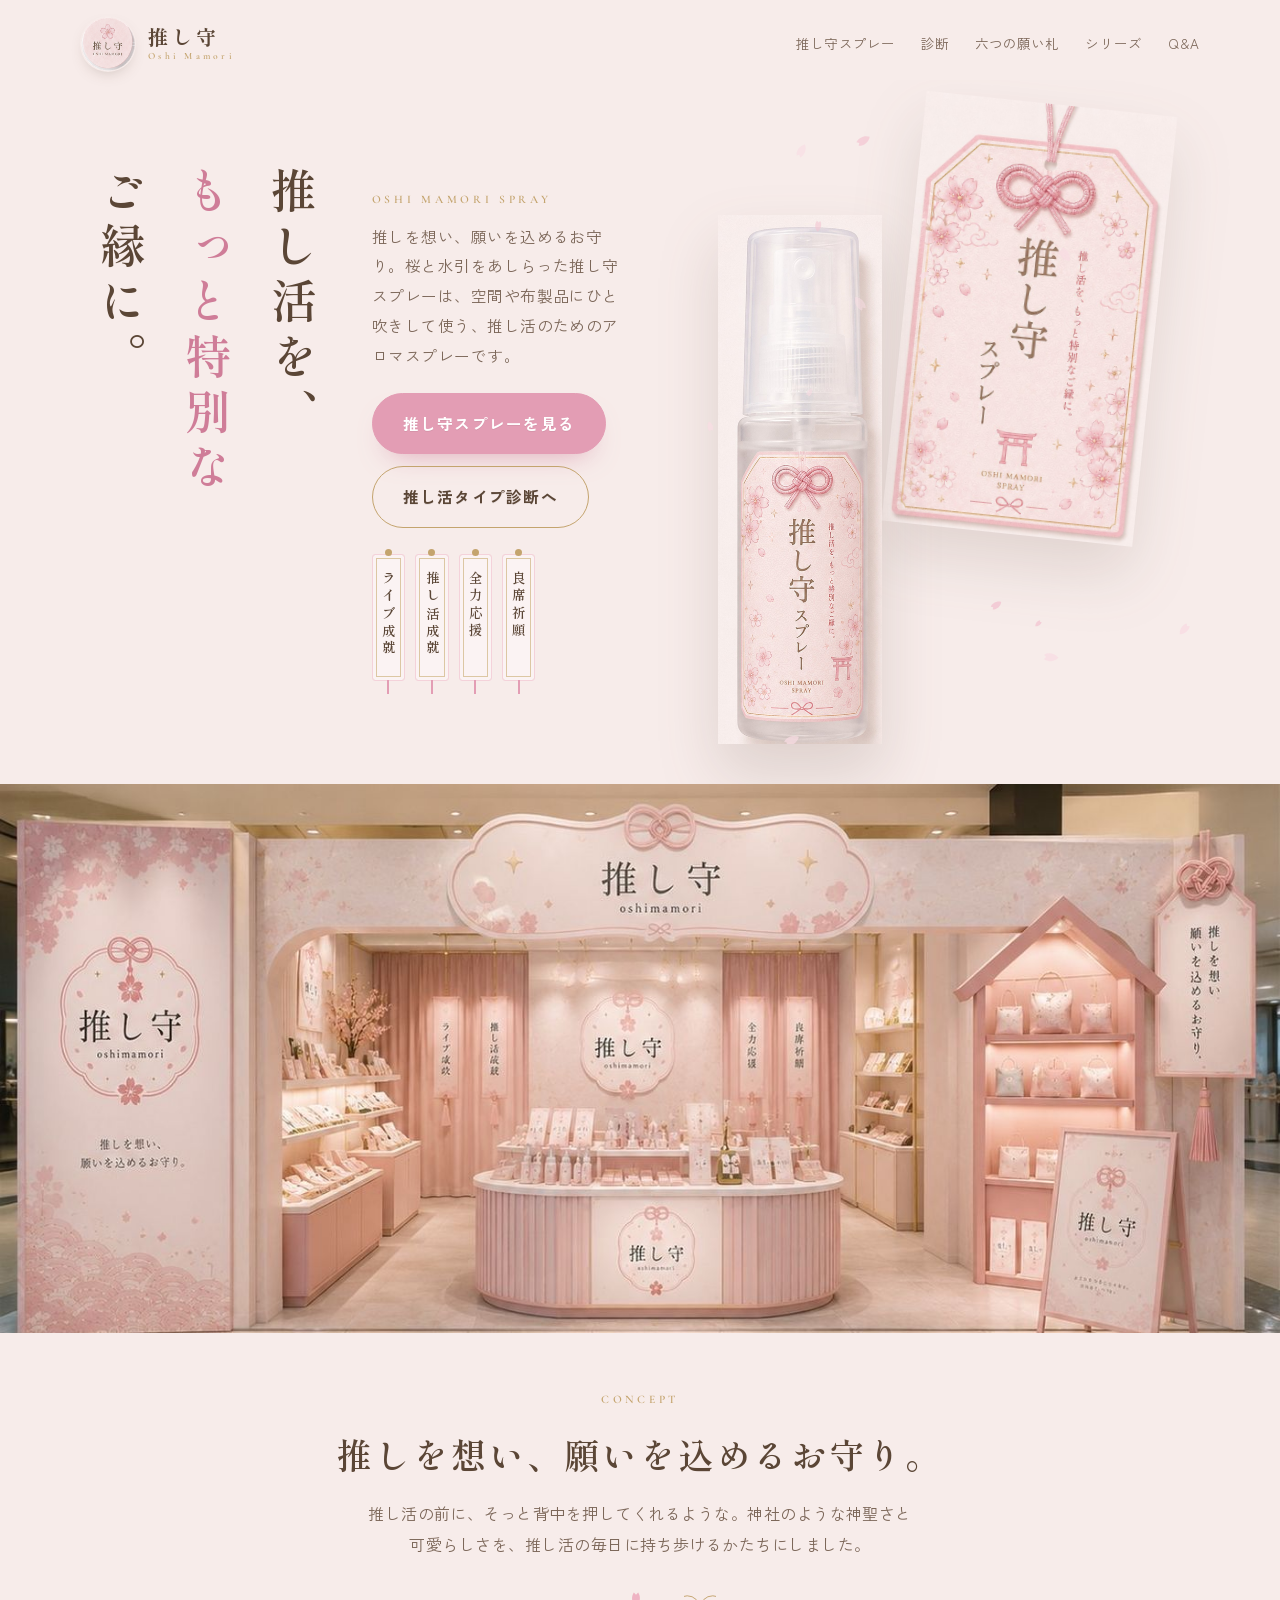
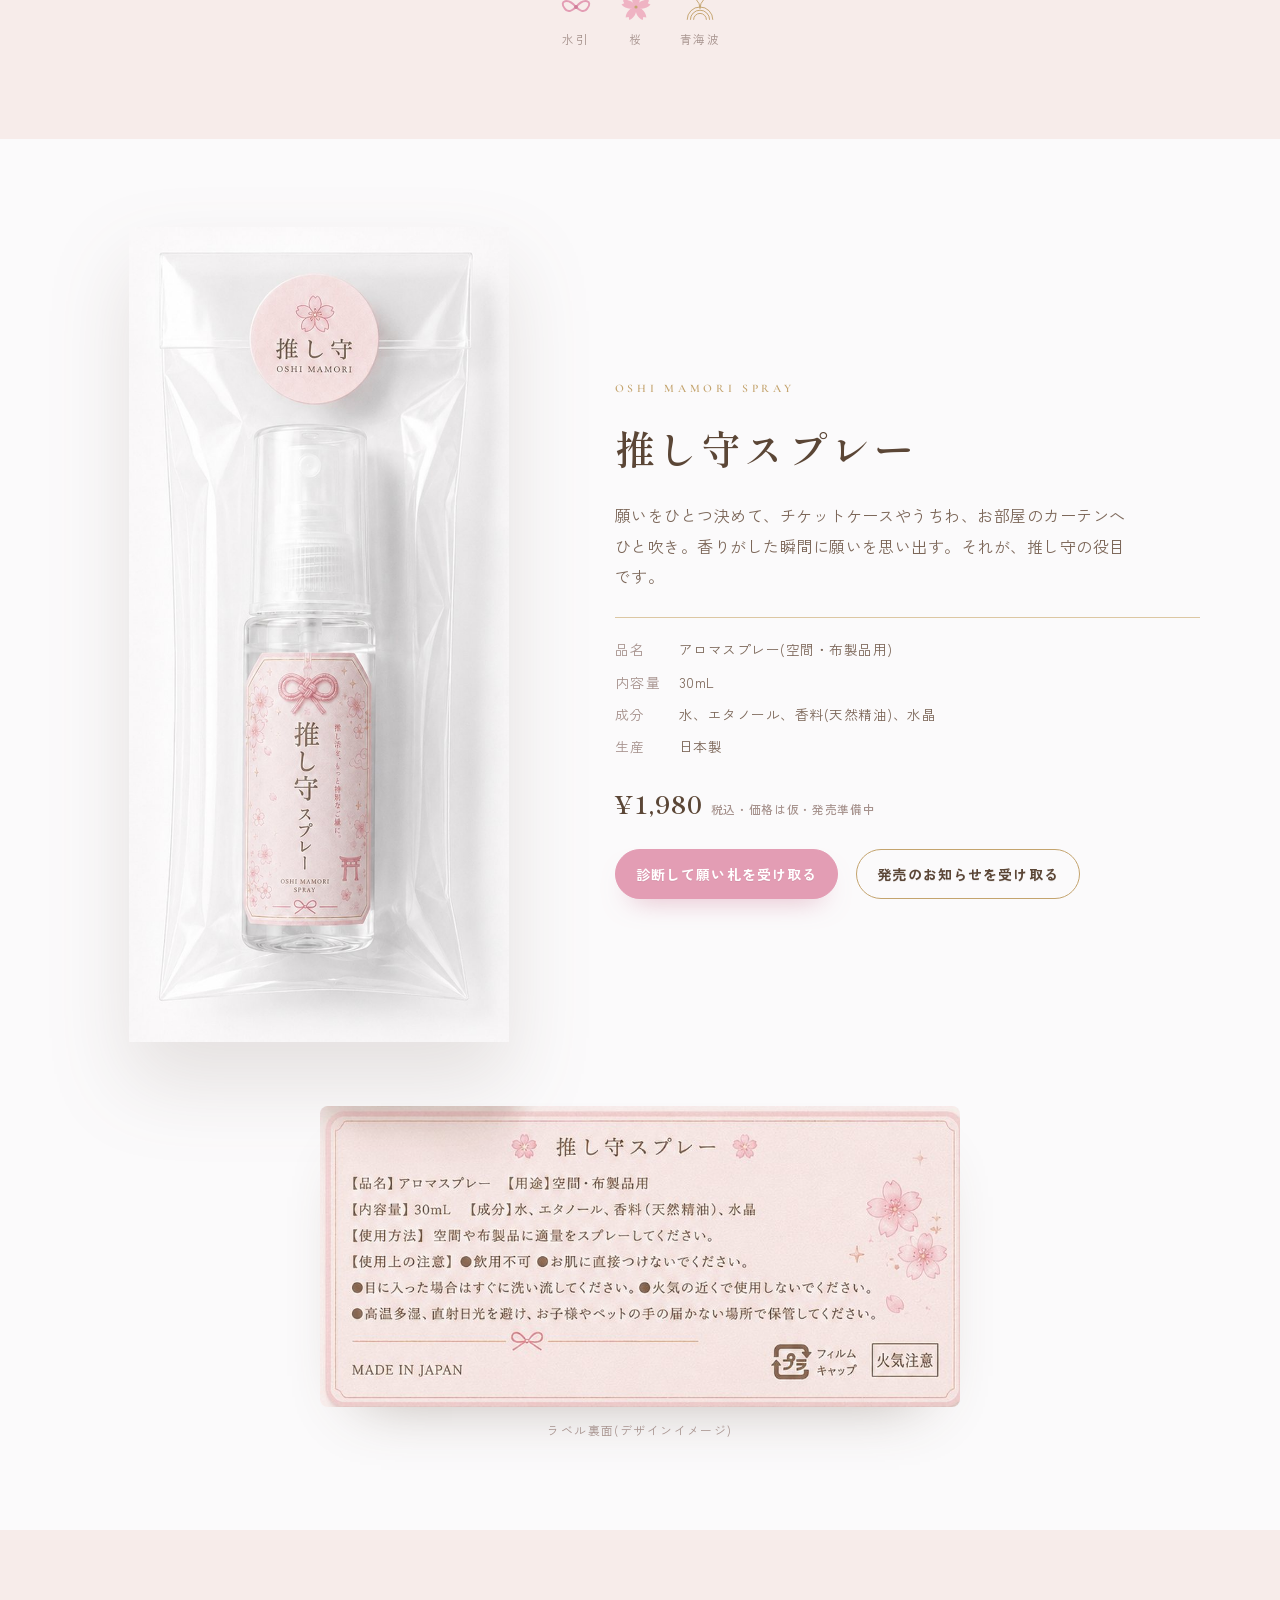
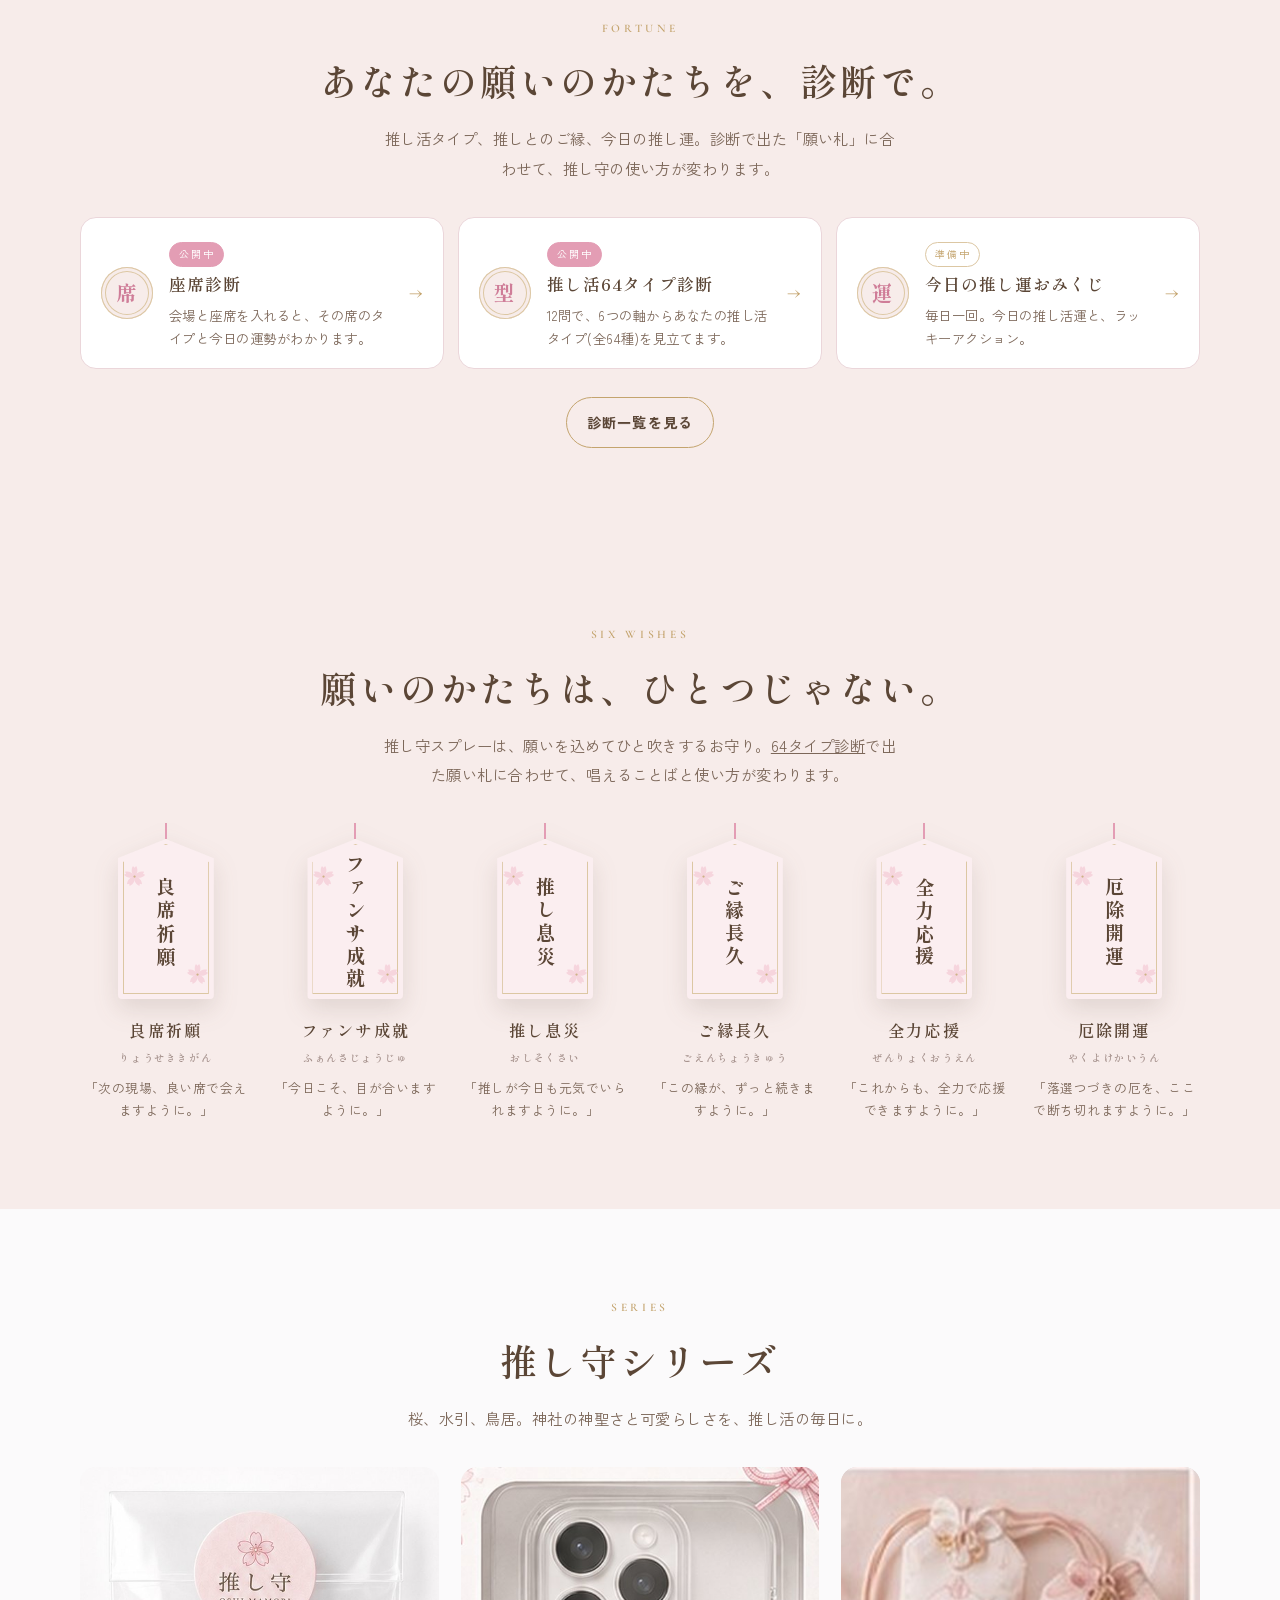
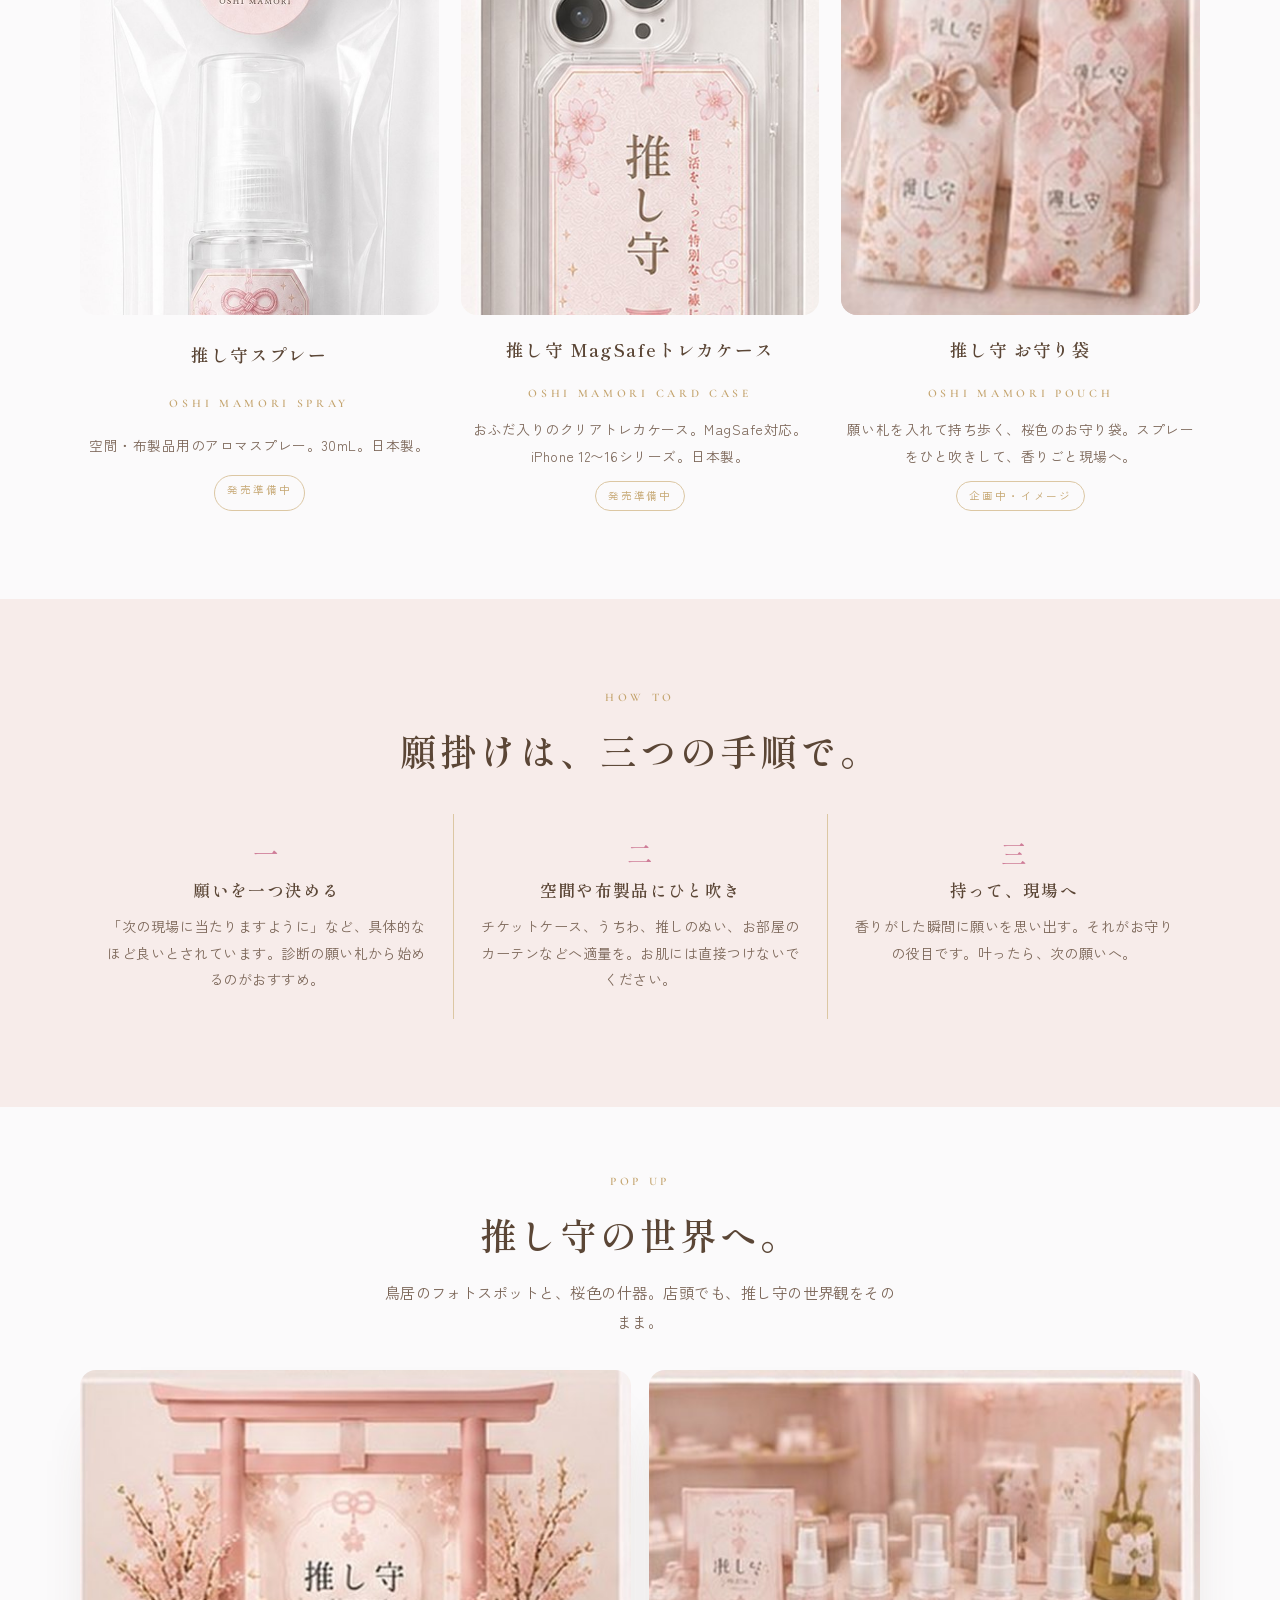
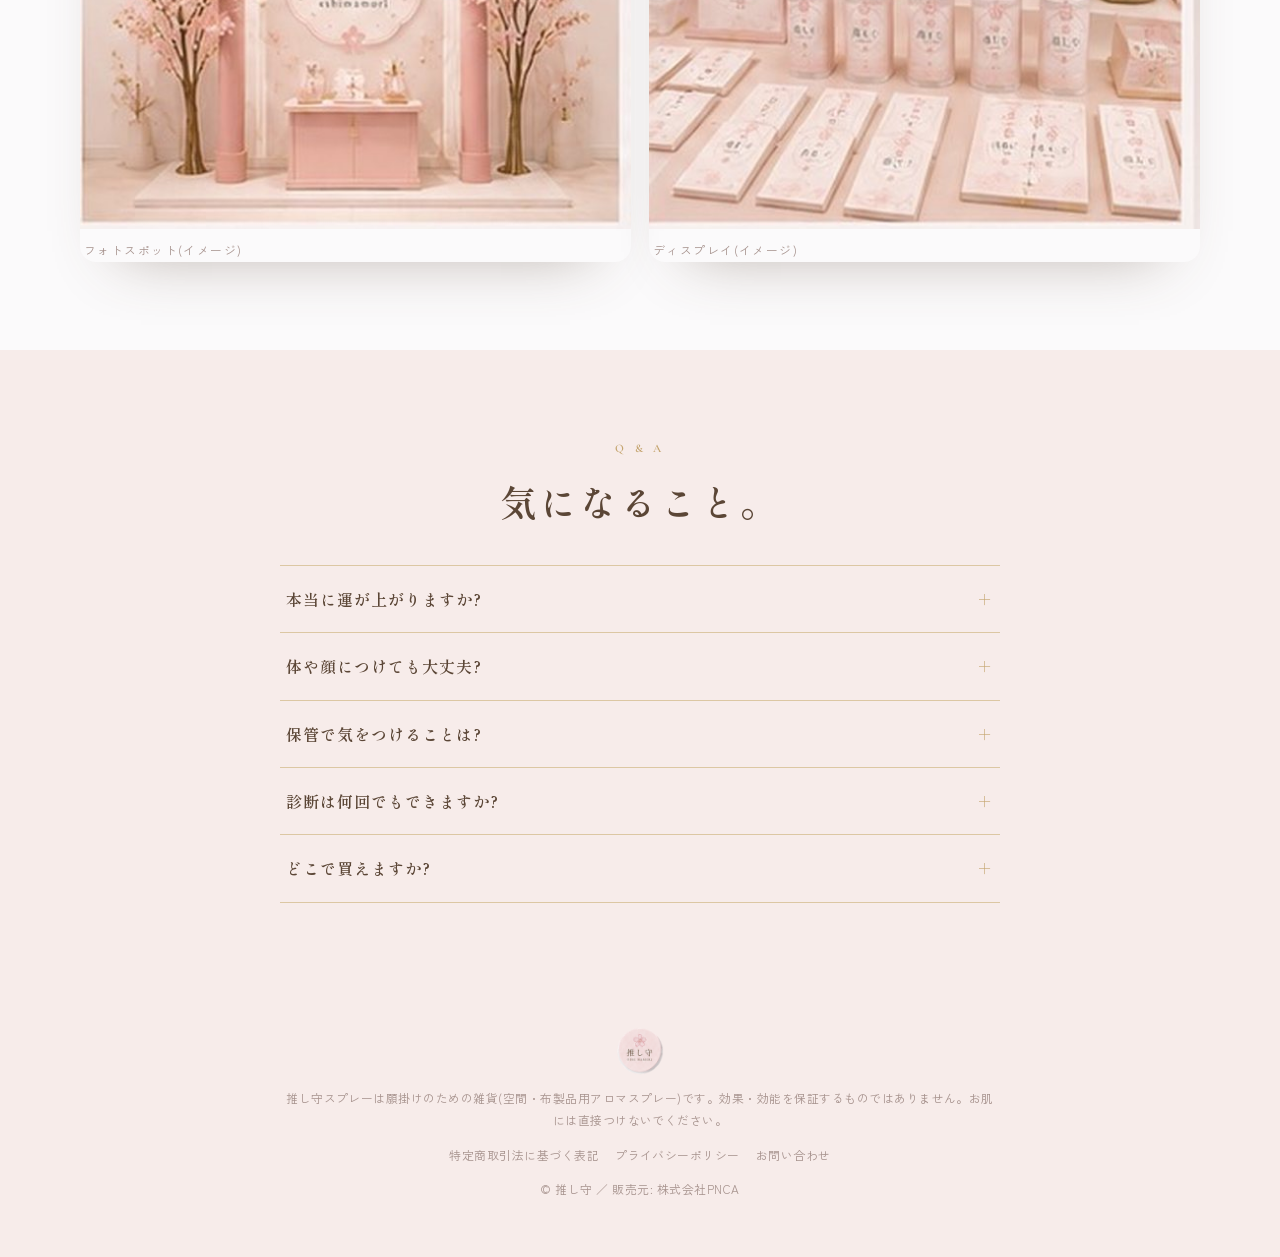
==== oshimamori/index.html @ 74cb9cbd "Publish Oshimamori landing page and diagnostics" ====
<!doctype html>
<html lang="ja">
<title>推し守</title>
<meta charset="utf-8">
<link rel="canonical" href="https://pnca.co.jp/oshimamori/">
<meta name="viewport" content="width=device-width, initial-scale=1">
<meta name="color-scheme" content="light">
<link rel="preconnect" href="https://fonts.googleapis.com">
<link rel="stylesheet" href="https://fonts.googleapis.com/css2?family=Shippori+Mincho:wght@500;600;700;800&family=Zen+Kaku+Gothic+New:wght@400;500;700&family=Cormorant+Garamond:wght@500;600&display=swap">
<style>
  /* 単一テーマ(ブランドの桜色の紙に固定)。写真の地色と揃えるため色は固定値 */
  :root{
    --paper:#F7ECEA;        /* ラベル写真の地色 */
    --paper-deep:#F3E1E2;
    --shiro:#FBFAFB;        /* OPP写真の地色 */
    --momo:#E39DB4;         /* 水引の桃 */
    --momo-deep:#CF7D98;
    --momo-soft:#F4D2DA;
    --kin:#C4A46E;          /* 金 */
    --kin-line:#DCC7A3;
    --cha:#5B4636;          /* 焦げ茶 */
    --cha-2:#7C6759;
    --muted:#A6928D;
    --line:#EBD6DA;
    --shadow:0 30px 60px -40px rgba(91,70,54,.45);
  }
  *{box-sizing:border-box}
  html{-webkit-text-size-adjust:100%; scroll-behavior:smooth; color-scheme:light}
  body{
    margin:0; background:var(--paper); color:var(--cha);
    font-family:"Zen Kaku Gothic New","Hiragino Sans","Hiragino Kaku Gothic ProN","Yu Gothic",sans-serif;
    font-size:16px; line-height:1.9; letter-spacing:.03em; -webkit-font-smoothing:antialiased;
  }
  h1,h2,h3,.mincho{
    font-family:"Shippori Mincho","Hiragino Mincho ProN","Yu Mincho","Noto Serif JP",serif;
    font-weight:600; letter-spacing:.08em; text-wrap:balance; margin:0; color:var(--cha);
  }
  .latin{font-family:"Cormorant Garamond","Times New Roman",serif; font-weight:600; letter-spacing:.32em; text-transform:uppercase; color:var(--kin); font-size:.72rem}
  p{margin:0}
  a{color:inherit}
  img{max-width:100%; display:block}
  button{font:inherit; color:inherit; cursor:pointer}
  :focus-visible{outline:2px solid var(--momo-deep); outline-offset:3px; border-radius:4px}
  .hidden{display:none!important}
  .wrap{width:min(100% - 44px, 1120px); margin-inline:auto}
  .narrow{width:min(100% - 44px, 600px); margin-inline:auto}
  .hair{height:1px; background:var(--kin-line); border:0; margin:0}

  /* ---------- header ---------- */
  .top{display:flex; align-items:center; justify-content:space-between; padding:16px 0 8px}
  .logo{display:flex; align-items:center; gap:12px; text-decoration:none}
  .logo img{width:56px; height:56px; border-radius:50%; box-shadow:0 6px 16px -8px rgba(91,70,54,.35)}
  .wordmark{font-family:"Shippori Mincho",serif; font-weight:700; font-size:1.25rem; letter-spacing:.2em; line-height:1}
  .wordmark small{display:block; font-family:"Cormorant Garamond",serif; font-weight:600; font-size:.6rem; letter-spacing:.34em; color:var(--kin); margin-top:5px}
  .top nav{display:flex; gap:26px; font-size:.84rem; letter-spacing:.08em}
  .top nav a{text-decoration:none; color:var(--cha-2)}
  @media (max-width:700px){ .top nav{display:none} .logo img{width:48px;height:48px} }

  /* ---------- hero ---------- */
  .hero{position:relative; padding:24px 0 40px; overflow:hidden}
  .hero-grid{display:grid; gap:24px; align-items:center}
  @media (min-width:900px){ .hero-grid{grid-template-columns:1fr 1fr; gap:24px; min-height:640px} }
  .hero-copy{display:grid; gap:22px; align-content:center}
  .hero h1{font-size:clamp(2.1rem, 5.2vw, 3.6rem); line-height:1.5; font-weight:600; letter-spacing:.12em}
  .hero h1 em{font-style:normal; color:var(--momo-deep)}
  @media (min-width:900px){
    .hero-copy{grid-template-columns:auto 1fr; gap:36px; align-items:start}
    .hero h1{writing-mode:vertical-rl; text-orientation:mixed; height:380px; line-height:1.85; letter-spacing:.2em; font-size:clamp(2.2rem, 3.6vw, 3.1rem)}
    .hero-sub{padding-top:14px; align-self:end}
  }
  .lede{color:var(--cha-2); max-width:30em; font-size:.98rem}
  .cta-row{display:flex; flex-wrap:wrap; gap:12px 18px; align-items:center; margin-top:22px}
  .btn{
    display:inline-flex; align-items:center; justify-content:center; gap:.5em;
    padding:15px 30px; border-radius:999px; border:1px solid var(--momo); background:var(--momo); color:#fff;
    font-weight:700; font-size:.98rem; letter-spacing:.08em; text-decoration:none; text-shadow:0 1px 0 rgba(0,0,0,.06);
    transition:transform .18s ease, box-shadow .18s ease, background .18s ease;
    box-shadow:0 14px 28px -16px rgba(207,125,152,.7);
  }
  .btn:hover{transform:translateY(-1px); background:var(--momo-deep); border-color:var(--momo-deep)}
  .btn.ghost{background:transparent; color:var(--cha); border-color:var(--kin); box-shadow:none}
  .btn.ghost:hover{background:#fff}
  .btn.small{padding:11px 20px; font-size:.88rem}
  .btn.x{background:#1d1d1f; border-color:#1d1d1f; box-shadow:none}
  .cta-note{font-size:.76rem; color:var(--muted); letter-spacing:.06em}

  .banners{display:flex; gap:10px; margin-top:8px}
  .banner{
    writing-mode:vertical-rl; font-family:"Shippori Mincho",serif; font-weight:600; font-size:.84rem; letter-spacing:.32em;
    padding:16px 9px 22px; background:#FBF3F3; color:var(--cha); border:1px solid var(--momo-soft);
    border-radius:3px; position:relative; min-height:124px; line-height:1;
    box-shadow:inset 0 0 0 3px #FBF3F3, inset 0 0 0 4px var(--kin-line);
  }
  .banner::before{content:""; position:absolute; top:-6px; left:50%; width:7px; height:7px; margin-left:-3.5px; border-radius:50%; background:var(--kin)}
  .banner::after{content:""; position:absolute; bottom:-14px; left:50%; width:2px; height:14px; margin-left:-1px; background:var(--momo)}

  .hero-art{position:relative; height:520px}
  @media (min-width:900px){ .hero-art{height:640px} }
  .hero-art .tag{position:absolute; right:4%; top:0; width:46%; max-width:300px; transform:rotate(6deg); transform-origin:top center; filter:drop-shadow(0 30px 30px rgba(91,70,54,.14))}
  .hero-art .bottle{position:absolute; left:12%; bottom:0; width:30%; max-width:180px; filter:drop-shadow(0 30px 30px rgba(91,70,54,.16))}
  .hero-art canvas{position:absolute; inset:0; width:100%; height:100%; pointer-events:none}
  @media (max-width:899px){
    .hero-art{height:440px}
    .hero-art .tag{right:6%; width:44%}
    .hero-art .bottle{left:10%; width:32%}
  }

  /* ---------- sections ---------- */
  section{padding:88px 0}
  @media (max-width:700px){ section{padding:60px 0} }
  .sec-head{margin-bottom:34px; text-align:center}
  .sec-head .latin{display:block; margin-bottom:12px}
  .sec-head h2{font-size:clamp(1.6rem, 3.4vw, 2.3rem); line-height:1.6}
  .sec-head p{color:var(--cha-2); margin:14px auto 0; max-width:34em; font-size:.96rem}
  .shiro{background:var(--shiro)}

  /* ---------- concept ---------- */
  .concept{padding:0 0 88px}
  .concept .store{width:100%; aspect-ratio:21/9; object-fit:cover; object-position:center 40%}
  @media (max-width:700px){ .concept .store{aspect-ratio:4/3} .concept{padding-bottom:60px} }
  .concept .st{ text-align:center; padding:56px 22px 0; display:grid; gap:14px; justify-items:center}
  .concept h2{font-size:clamp(1.5rem, 3.2vw, 2.2rem); line-height:1.7}
  .concept p{color:var(--cha-2); max-width:34em}
  .motifs{display:flex; gap:28px; justify-content:center; margin-top:18px; font-size:.72rem; letter-spacing:.14em; color:var(--muted)}
  .motifs span{display:grid; justify-items:center; gap:6px}
  .motifs svg{width:32px; height:32px}

  /* ---------- product ---------- */
  .prod{display:grid; gap:36px; align-items:center}
  @media (min-width:860px){ .prod{grid-template-columns:.9fr 1.1fr; gap:56px} }
  .prod .photo{position:relative}
  .prod .photo img{width:min(100%, 380px); margin-inline:auto; filter:drop-shadow(0 40px 40px rgba(91,70,54,.14))}
  .prod h2{font-size:clamp(1.8rem, 3.6vw, 2.5rem); margin:10px 0 14px}
  .prod .copy{color:var(--cha-2); max-width:32em}
  .spec{display:grid; grid-template-columns:auto 1fr; gap:6px 18px; font-size:.86rem; margin:26px 0 22px; border-top:1px solid var(--kin-line); padding-top:18px}
  .spec dt{color:var(--muted); margin:0; white-space:nowrap; letter-spacing:.1em} .spec dd{margin:0; color:var(--cha-2)}
  .price{font-family:"Shippori Mincho",serif; font-weight:700; font-size:1.5rem; font-variant-numeric:tabular-nums; letter-spacing:.04em}
  .price small{font-family:"Zen Kaku Gothic New",sans-serif; font-weight:500; font-size:.72rem; color:var(--muted); margin-left:8px; letter-spacing:.06em}
  .label-back{margin-top:64px; display:grid; gap:12px; justify-items:center}
  .label-back img{width:min(100%, 640px); border-radius:8px; box-shadow:var(--shadow)}
  .cap{font-size:.74rem; color:var(--muted); letter-spacing:.12em}

  /* ---------- quiz ---------- */
  .card{background:#fff; border:1px solid var(--momo-soft); border-radius:18px; box-shadow:inset 0 0 0 5px #fff, inset 0 0 0 6px var(--kin-line), var(--shadow); overflow:hidden}
  .card-head{display:grid; justify-items:center; padding:26px 22px 0}
  .card-head img{width:64px; height:64px; border-radius:50%}
  .quiz-intro{padding:16px 22px 32px; text-align:center}
  .quiz-intro h3{font-size:1.3rem; margin-bottom:8px}
  .quiz-intro p{color:var(--cha-2); margin-bottom:22px; font-size:.94rem}
  .q-body{padding:26px 24px 24px}
  .progress{display:flex; align-items:center; justify-content:space-between; gap:12px; margin-bottom:20px}
  .cord{display:flex; gap:5px; flex:1}
  .cord i{height:4px; flex:1; border-radius:99px; background:var(--line)}
  .cord i.on{background:var(--kin-line)}
  .cord i.now{background:var(--momo)}
  .qno{font-family:"Shippori Mincho",serif; font-size:.82rem; letter-spacing:.14em; color:var(--muted); white-space:nowrap}
  .q-text{font-family:"Shippori Mincho",serif; font-size:1.18rem; line-height:1.7; font-weight:600; margin-bottom:18px}
  .answers{display:grid; gap:10px}
  .ans{
    text-align:left; padding:14px 16px; border-radius:12px; border:1px solid var(--line); background:var(--paper);
    line-height:1.55; font-size:.95rem; display:flex; gap:12px; align-items:flex-start;
    transition:border-color .12s ease, transform .12s ease, background .12s ease;
  }
  .ans:hover{border-color:var(--momo); background:#fff; transform:translateX(2px)}
  .ans .k{font-family:"Shippori Mincho",serif; color:var(--momo-deep); font-weight:700; flex:none; width:1.4em}
  .q-foot{display:flex; justify-content:space-between; align-items:center; margin-top:16px; font-size:.8rem; color:var(--muted)}
  .link-btn{background:none; border:0; padding:0; color:var(--muted); text-decoration:underline; text-underline-offset:3px}
  .link-btn:disabled{opacity:.35; text-decoration:none; cursor:default}

  /* ---------- 札(CSS) ---------- */
  .fuda{
    --w:84px; width:var(--w); aspect-ratio:3/5; position:relative; display:grid; place-items:center;
    background:#FBEEF0; clip-path:polygon(0 12%, 50% 0, 100% 12%, 100% 100%, 0 100%);
    border-radius:0 0 4px 4px;
  }
  .fuda::before{content:""; position:absolute; inset:5px; clip-path:polygon(0 12%, 50% 0, 100% 12%, 100% 100%, 0 100%); border:1px solid var(--kin-line); pointer-events:none}
  .fuda .t{writing-mode:vertical-rl; font-family:"Shippori Mincho",serif; font-weight:700; font-size:calc(var(--w) * .2); letter-spacing:.2em; color:var(--cha); line-height:1; margin-top:8%}
  .fuda .sk{position:absolute; width:22%; opacity:.8}
  .fuda .sk.a{left:6%; top:16%} .fuda .sk.b{right:6%; bottom:8%}
  .fuda-wrap{display:grid; justify-items:center; gap:0}
  .fuda-wrap .string{width:2px; height:16px; background:var(--momo)}
  .fuda-wrap{filter:drop-shadow(0 10px 12px rgba(91,70,54,.14))}

  /* ---------- result ---------- */
  .result-card{background:#fff; border:1px solid var(--momo-soft); border-radius:18px; box-shadow:inset 0 0 0 5px #fff, inset 0 0 0 6px var(--kin-line), var(--shadow); overflow:hidden; position:relative}
  .rc-top{background:var(--paper); padding:28px 26px 22px 26px; position:relative; min-height:220px; display:grid; align-content:end}
  .rc-top .lbl{font-size:.68rem; letter-spacing:.26em; color:var(--momo-deep); margin-bottom:8px}
  .rc-top .tname{font-family:"Shippori Mincho",serif; font-weight:700; font-size:clamp(1.9rem, 7vw, 2.6rem); line-height:1.25; letter-spacing:.06em; max-width:70%}
  .rc-top .tkana{font-size:.72rem; letter-spacing:.24em; color:var(--cha-2); margin-top:8px}
  .rc-top .bottle{position:absolute; right:18px; top:-12px; width:76px; filter:drop-shadow(0 16px 16px rgba(91,70,54,.16))}
  .rc-top .sk{position:absolute; width:40px; opacity:.7} .rc-top .sk.a{left:10px; top:12px} .rc-top .sk.b{right:120px; top:26px; width:26px}
  .rc-body{padding:22px 26px 18px}
  .rc-catch{font-family:"Shippori Mincho",serif; font-size:1.1rem; font-weight:600; margin-bottom:16px}
  .rc-catch::before{content:"「"} .rc-catch::after{content:"」"}
  .omikuji{display:grid; grid-template-columns:repeat(3,1fr); gap:6px 12px; margin:0; padding:14px 0; border-block:1px solid var(--line)}
  .omikuji div{display:flex; justify-content:space-between; align-items:baseline; font-size:.76rem; color:var(--cha-2); gap:6px}
  .omikuji dt,.omikuji dd{margin:0}
  .omikuji dd{font-family:"Shippori Mincho",serif; font-weight:700; font-size:.95rem; color:var(--cha)}
  .omikuji dd.top{color:var(--momo-deep)}
  .rc-need{display:flex; align-items:center; gap:18px; padding-top:16px}
  .rc-need .fuda{--w:58px}
  .rc-need .lbl{font-size:.66rem; letter-spacing:.2em; color:var(--muted); display:block; margin-bottom:2px}
  .rc-need .mname{font-family:"Shippori Mincho",serif; font-weight:700; font-size:1.5rem; color:var(--momo-deep); letter-spacing:.1em; line-height:1.2}
  .rc-need .mread{font-size:.7rem; color:var(--muted); letter-spacing:.14em; margin-top:4px}
  .rc-foot{display:flex; justify-content:space-between; align-items:center; padding:10px 26px 14px; border-top:1px solid var(--line); font-size:.7rem; color:var(--muted); letter-spacing:.12em}
  .rc-foot b{font-family:"Shippori Mincho",serif; color:var(--cha); letter-spacing:.16em; font-weight:600}

  .result-note{margin:26px 0 0}
  .result-note h3{font-size:1.05rem; margin-bottom:8px}
  .result-note p{color:var(--cha-2); font-size:.95rem}
  .kotoba{margin-top:18px; padding:18px; border-radius:12px; background:#fff; border:1px solid var(--line); text-align:center}
  .kotoba .lbl{font-size:.66rem; letter-spacing:.22em; color:var(--momo-deep); display:block; margin-bottom:4px}
  .kotoba .t{font-family:"Shippori Mincho",serif; font-weight:600; font-size:1.05rem}
  .lucky{margin-top:12px; padding:12px 16px; border-left:2px solid var(--kin); font-size:.9rem}
  .lucky .lbl{font-size:.66rem; letter-spacing:.18em; color:var(--muted); display:block}
  .share{margin-top:26px; display:grid; gap:10px}
  .share .btn{width:100%}
  .share-hint{font-size:.76rem; color:var(--muted); text-align:center}
  .rec{margin-top:36px; display:grid; grid-template-columns:96px 1fr; gap:22px; align-items:center; padding:22px; background:#fff; border:1px solid var(--line); border-radius:16px}
  .rec img{width:100%; filter:drop-shadow(0 16px 16px rgba(91,70,54,.14))}
  .rec h3{font-size:1.25rem; margin:2px 0 6px}
  .rec p{font-size:.88rem; color:var(--cha-2)}
  .again{display:flex; justify-content:center; margin-top:26px; font-size:.9rem}

  /* ---------- 願い札 ---------- */
  .negai{display:grid; grid-template-columns:repeat(6,1fr); gap:18px}
  @media (max-width:900px){ .negai{grid-template-columns:repeat(3,1fr)} }
  @media (max-width:520px){ .negai{grid-template-columns:repeat(2,1fr); gap:16px} }
  .negai article{display:grid; justify-items:center; text-align:center; gap:10px}
  .negai .fuda{--w:96px}
  .negai h3{font-size:1.02rem; letter-spacing:.14em; margin-top:6px}
  .negai .rd{font-size:.64rem; letter-spacing:.16em; color:var(--muted); display:block; margin-top:2px}
  .negai .kt{font-size:.8rem; color:var(--cha-2); line-height:1.7}

  /* ---------- series ---------- */
  .series{display:grid; grid-template-columns:repeat(3,1fr); gap:22px}
  @media (max-width:760px){ .series{grid-template-columns:1fr; gap:34px} }
  .s-item{display:grid; gap:12px; text-align:center}
  .s-item figure{margin:0; aspect-ratio:4/5; border-radius:16px; overflow:hidden; display:grid; place-items:center; background:var(--shiro)}
  .s-item figure img{width:100%; height:100%; object-fit:contain; transition:transform .5s ease}
  .s-item:hover figure img{transform:scale(1.03)}
  .s-item h3{font-size:1.1rem; margin-top:6px}
  .s-item .latin{display:block; margin-top:4px}
  .s-item p{font-size:.86rem; color:var(--cha-2)}
  .tag-pill{display:inline-block; font-size:.66rem; letter-spacing:.18em; padding:4px 12px; border-radius:999px; border:1px solid var(--kin-line); color:var(--kin); justify-self:center}

  /* ---------- how ---------- */
  .steps{display:grid; grid-template-columns:repeat(3,1fr); gap:0}
  @media (max-width:760px){ .steps{grid-template-columns:1fr} }
  .step{padding:26px 26px; text-align:center; border-left:1px solid var(--kin-line)}
  .step:first-child{border-left:0}
  @media (max-width:760px){ .step{border-left:0; border-top:1px solid var(--kin-line)} .step:first-child{border-top:0} }
  .step .n{font-family:"Shippori Mincho",serif; font-size:1.6rem; font-weight:600; color:var(--momo-deep); line-height:1}
  .step h3{font-size:1.05rem; margin:10px 0 6px}
  .step p{font-size:.88rem; color:var(--cha-2)}

  /* ---------- world ---------- */
  .world{display:grid; grid-template-columns:1fr 1fr; gap:18px}
  @media (max-width:640px){ .world{grid-template-columns:1fr} }
  .world figure{margin:0; border-radius:16px; overflow:hidden; box-shadow:var(--shadow)}
  .world img{width:100%; aspect-ratio:6/5; object-fit:cover}
  .world figcaption{font-size:.74rem; color:var(--muted); letter-spacing:.12em; padding:10px 4px 0}

  /* ---------- faq / footer ---------- */
  .faq{display:grid; gap:0; max-width:720px; margin-inline:auto; border-top:1px solid var(--kin-line)}
  details{border-bottom:1px solid var(--kin-line); padding:0 6px}
  summary{cursor:pointer; padding:18px 0; font-weight:600; list-style:none; display:flex; justify-content:space-between; gap:12px; font-family:"Shippori Mincho",serif; letter-spacing:.06em}
  summary::-webkit-details-marker{display:none}
  summary::after{content:"＋"; color:var(--kin); font-weight:400}
  details[open] summary::after{content:"－"}
  details p{padding:0 0 18px; color:var(--cha-2); font-size:.92rem}
  footer{padding:36px 0 56px; font-size:.74rem; color:var(--muted); display:grid; gap:12px; text-align:center; justify-items:center}
  footer img{width:48px; height:48px; border-radius:50%}
  footer .disc{max-width:60em}
  footer nav{display:flex; flex-wrap:wrap; gap:16px; justify-content:center}
  footer nav a{text-decoration:none}

  .toast{position:fixed; left:50%; bottom:28px; transform:translateX(-50%) translateY(20px); opacity:0; background:var(--cha); color:#fff; padding:10px 18px; border-radius:999px; font-size:.85rem; pointer-events:none; transition:opacity .2s ease, transform .2s ease; z-index:9}
  .toast.show{opacity:1; transform:translateX(-50%) translateY(0)}
  .reveal{animation:rise .6s cubic-bezier(.2,.7,.2,1) both}
  @keyframes rise{from{opacity:.001; transform:translateY(16px)} to{opacity:1; transform:none}}
  @media (prefers-reduced-motion: reduce){ *{animation:none!important; transition:none!important} }

  /* ---------- 診断メニュー(LP導線+ハブ共通) ---------- */
  .menu{display:grid; gap:14px}
  .menu-3{grid-template-columns:repeat(3,1fr)}
  @media (max-width:820px){ .menu-3{grid-template-columns:1fr} }
  .m-item{
    display:grid; grid-template-columns:52px 1fr auto; gap:16px; align-items:center; text-decoration:none;
    padding:18px 20px; background:#fff; border:1px solid var(--line); border-radius:16px;
    transition:transform .18s ease, box-shadow .18s ease, border-color .18s ease;
  }
  .m-item:hover{transform:translateY(-2px); box-shadow:var(--shadow); border-color:var(--momo-soft)}
  .seal{
    width:52px; height:52px; border-radius:50%; display:grid; place-items:center; background:var(--paper);
    font-family:"Shippori Mincho",serif; font-weight:700; font-size:1.3rem; color:var(--momo-deep);
    box-shadow:inset 0 0 0 1px var(--kin-line), inset 0 0 0 4px var(--paper), inset 0 0 0 5px var(--kin-line);
  }
  .m-body h3{font-size:1.05rem; margin:2px 0 4px; letter-spacing:.06em}
  .m-body p{font-size:.84rem; color:var(--cha-2); line-height:1.7}
  .m-status{display:inline-block; font-size:.62rem; letter-spacing:.18em; padding:2px 9px; border-radius:999px; border:1px solid var(--kin-line); color:var(--kin)}
  .m-status.on{background:var(--momo); border-color:var(--momo); color:#fff}
  .m-arrow{font-family:"Cormorant Garamond",serif; font-size:1.3rem; color:var(--kin)}
  .m-item.soon{opacity:.85}

  /* ---------- ハブ ---------- */
  .hub-hero{padding:24px 0 8px; text-align:center; display:grid; gap:10px; justify-items:center}
  .hub-hero h1{font-size:clamp(1.8rem, 4.4vw, 2.6rem); line-height:1.5; letter-spacing:.14em}
  .hub-hero p{color:var(--cha-2); max-width:32em}
  .back{font-size:.82rem; color:var(--cha-2); text-decoration:none; letter-spacing:.06em}
  .back:hover{color:var(--momo-deep)}

  /* ---------- 座席診断フォーム・結果 ---------- */
  .form{display:grid; gap:20px; padding:18px 24px 28px}
  .f-row{display:grid; gap:8px}
  .f-label{font-family:"Shippori Mincho",serif; font-size:.82rem; letter-spacing:.16em; color:var(--momo-deep); font-weight:600}
  .form select,.form input[type=text],.form input[type=number]{font:inherit; font-size:.95rem; padding:12px 14px; border:1px solid var(--line); border-radius:12px; background:var(--paper); color:var(--cha); width:100%; -webkit-appearance:none; appearance:none}
  .form select{background-image:linear-gradient(45deg, transparent 50%, var(--kin) 50%), linear-gradient(135deg, var(--kin) 50%, transparent 50%); background-position:calc(100% - 20px) 55%, calc(100% - 14px) 55%; background-size:6px 6px; background-repeat:no-repeat}
  .form input::placeholder{color:var(--muted)}
  .f-grid{display:grid; grid-template-columns:1fr 1fr; gap:10px}
  .choice{display:grid; grid-template-columns:1fr 1fr; gap:8px}
  .choice button{padding:11px 12px; border-radius:12px; border:1px solid var(--line); background:var(--paper); font-size:.88rem; text-align:left; line-height:1.4; transition:border-color .12s ease, background .12s ease}
  .choice button:hover{border-color:var(--momo)}
  .choice button.on{border-color:var(--momo); background:#fff; box-shadow:inset 0 0 0 1px var(--momo); color:var(--cha)}
  .check{display:flex; gap:8px; align-items:center; font-size:.9rem; color:var(--cha-2)}
  .check input{width:18px; height:18px; accent-color:var(--momo-deep)}
  .seat-hero{border-radius:16px; overflow:hidden; box-shadow:var(--shadow); background:#1a1020}
  .seat-hero img{width:100%; display:block; aspect-ratio:16/9; object-fit:cover}
  .info{display:grid; grid-template-columns:1fr 1fr; gap:12px 18px; margin:18px 0 0; padding-top:16px; border-top:1px solid var(--line); font-size:.86rem}
  .info div{display:grid; gap:2px}
  .info dt{color:var(--muted); font-size:.66rem; letter-spacing:.18em; margin:0}
  .info dd{margin:0; color:var(--cha-2); line-height:1.6}
  .thumbs{display:grid; grid-template-columns:repeat(3,1fr); gap:10px; margin:18px auto 0; max-width:760px; width:100%}
  .thumbs img{width:100%; aspect-ratio:16/9; object-fit:cover; border-radius:10px; box-shadow:var(--shadow)}
  @media (max-width:520px){ .f-grid,.choice,.info{grid-template-columns:1fr} }

  /* ---------- アプリ型(64タイプ診断) ---------- */
  .app{padding:12px 0 40px}
  .screen{width:min(100% - 32px, 480px); margin-inline:auto}
  .app-card{background:#fff; border:1px solid var(--momo-soft); border-radius:22px; box-shadow:inset 0 0 0 5px #fff, inset 0 0 0 6px var(--kin-line), var(--shadow); padding:30px 24px 28px; display:grid; gap:14px; justify-items:center; text-align:center}
  .app-card .latin{display:block}
  .app-logo{width:64px; height:64px; border-radius:50%}
  .app-card h1{font-size:clamp(1.9rem, 7vw, 2.4rem); line-height:1.35; letter-spacing:.1em}
  .app-card h1 em{font-style:normal; color:var(--momo-deep)}
  .app-lede{color:var(--cha-2); font-size:.94rem}
  .pill-row{display:flex; flex-wrap:wrap; gap:6px; justify-content:center}
  .pill{font-size:.7rem; letter-spacing:.1em; padding:4px 10px; border-radius:999px; border:1px solid var(--line); color:var(--cha-2); background:var(--paper)}
  .pill.on{border-color:var(--momo); color:var(--momo-deep); background:#fff}
  .btn.big{width:100%; padding:17px 30px; font-size:1.05rem; margin-top:6px}
  .app-card .progress{width:100%}
  .app-card .q-text.big{font-size:1.25rem; text-align:left; width:100%; margin-bottom:6px}
  .app-card .answers{width:100%}
  .app-card .q-foot{width:100%}
  .result64{gap:10px; padding-top:26px}
  .r-no{font-family:"Cormorant Garamond",serif; font-weight:600; letter-spacing:.2em; color:var(--kin); font-size:.9rem}
  .r-name{font-size:clamp(1.7rem, 7vw, 2.3rem); line-height:1.3; letter-spacing:.08em; font-weight:700}
  .rare{display:flex; gap:10px; align-items:center; font-size:.8rem; color:var(--cha-2); letter-spacing:.08em}
  .rare .stars{color:var(--kin); letter-spacing:.1em; font-size:1rem}
  .radar{width:100%; max-width:320px; height:auto; margin-top:4px}
  .r-desc{text-align:left; color:var(--cha-2); font-size:.94rem; line-height:1.9; border-top:1px solid var(--line); padding-top:14px; width:100%}
  .result64 .rc-foot{width:100%; padding-inline:0}
  .app .share{margin-top:22px}
  .app .rec{margin-top:24px}

  /* 座席診断の見本: 同じ5枚を複製し、1組分ずつ一定速度で流す */
  .seat-preview{width:100%; min-width:0; margin-top:18px}
  .seat-preview-window{overflow:hidden; width:100%; padding:10px 0 18px}
  .seat-preview-track{display:flex; width:max-content; animation:seat-preview-scroll 45s linear infinite}
  .seat-preview-group{display:flex; flex-shrink:0; gap:16px; padding-right:16px}
  .seat-preview-group img{display:block; flex:none; width:clamp(260px,32vw,360px); height:auto; align-self:flex-start; border-radius:10px; box-shadow:var(--shadow)}
  .seat-preview-window:hover .seat-preview-track{animation-play-state:paused}
  @keyframes seat-preview-scroll{to{transform:translateX(-50%)}}
  @media(prefers-reduced-motion:reduce){
    .seat-preview-window{overflow-x:auto}
    .seat-preview-group[aria-hidden="true"]{display:none}
  }
</style>

<header class="wrap top">
  <a class="logo" href="#top" aria-label="推し守 トップ">
    <img src="/oshimamori/images/869795f54454e77f2167.png" alt="推し守 ロゴ" width="56" height="56">
    <span class="wordmark">推し守<small>Oshi Mamori</small></span>
  </a>
  <nav>
    <a href="#product">推し守スプレー</a>
    <a href="/oshimamori/shindan.html">診断</a>
    <a href="#negai">六つの願い札</a>
    <a href="#series">シリーズ</a>
    <a href="#faq">Q&amp;A</a>
  </nav>
</header>

<main id="top">
  <section class="hero">
    <div class="wrap hero-grid">
      <div class="hero-copy">
        <h1>推し活を、<br><em>もっと特別な</em><br>ご縁に。</h1>
        <div class="hero-sub">
          <span class="latin">Oshi Mamori Spray</span>
          <p class="lede" style="margin-top:10px">推しを想い、願いを込めるお守り。桜と水引をあしらった推し守スプレーは、空間や布製品にひと吹きして使う、推し活のためのアロマスプレーです。</p>
          <div class="cta-row">
            <a class="btn" href="#product">推し守スプレーを見る</a>
            <a class="btn ghost" href="/oshimamori/type64.html">推し活タイプ診断へ</a>
          </div>
          <div class="banners" aria-label="推し守の願い" style="margin-top:26px">
            <span class="banner">ライブ成就</span>
            <span class="banner">推し活成就</span>
            <span class="banner">全力応援</span>
            <span class="banner">良席祈願</span>
          </div>
        </div>
      </div>
      <div class="hero-art">
        <img class="tag" src="/oshimamori/images/b2b2ac6909a8871b77df.jpg" alt="推し守スプレーのお守り札">
        <img class="bottle" src="/oshimamori/images/cb146844c81e447d6eb4.jpg" alt="推し守スプレー 30mL">
        <canvas id="petals" aria-hidden="true"></canvas>
      </div>
    </div>
  </section>

  <!-- ---------- concept ---------- -->
  <section class="concept">
    <img class="store" src="/oshimamori/images/5173dd30793d5f951a4a.jpg" alt="推し守の店舗イメージ。桜色の空間に水引と鳥居">
    <div class="wrap st">
      <span class="latin">Concept</span>
      <h2>推しを想い、願いを込めるお守り。</h2>
      <p>推し活の前に、そっと背中を押してくれるような。神社のような神聖さと可愛らしさを、推し活の毎日に持ち歩けるかたちにしました。</p>
      <div class="motifs">
        <span><svg viewBox="0 0 40 40"><path d="M20 20 C10 8 -2 12 6 22 C10 28 16 24 20 20Z M20 20 C30 8 42 12 34 22 C30 28 24 24 20 20Z" fill="none" stroke="#E39DB4" stroke-width="2.4"/><circle cx="20" cy="20" r="2.4" fill="#CF7D98"/></svg>水引</span>
        <span><svg viewBox="-20 -22 40 44"><path transform="rotate(0)" d="M0 0 C-6 -5 -7 -14 -3 -20 L0 -17 L3 -20 C7 -14 6 -5 0 0Z" fill="#EFB3C3"/><path transform="rotate(72)" d="M0 0 C-6 -5 -7 -14 -3 -20 L0 -17 L3 -20 C7 -14 6 -5 0 0Z" fill="#EFB3C3"/><path transform="rotate(144)" d="M0 0 C-6 -5 -7 -14 -3 -20 L0 -17 L3 -20 C7 -14 6 -5 0 0Z" fill="#EFB3C3"/><path transform="rotate(216)" d="M0 0 C-6 -5 -7 -14 -3 -20 L0 -17 L3 -20 C7 -14 6 -5 0 0Z" fill="#EFB3C3"/><path transform="rotate(288)" d="M0 0 C-6 -5 -7 -14 -3 -20 L0 -17 L3 -20 C7 -14 6 -5 0 0Z" fill="#EFB3C3"/><circle r="2.2" fill="#C4A46E"/></svg>桜</span>
        <span><svg viewBox="0 0 40 40" fill="none" stroke="#C4A46E" stroke-width="1.2"><path d="M4 36 A16 16 0 0 1 36 36"/><path d="M8 36 A12 12 0 0 1 32 36"/><path d="M12 36 A8 8 0 0 1 28 36"/><path d="M-12 22 A16 16 0 0 1 20 22"/><path d="M20 22 A16 16 0 0 1 52 22"/></svg>青海波</span>
      </div>
    </div>
  </section>

  <!-- ---------- product ---------- -->
  <section id="product" class="shiro">
    <div class="wrap prod">
      <div class="photo"><img src="/oshimamori/images/3c160566319f6ae642aa.jpg" alt="推し守スプレー(OPP袋・丸シール入り)"></div>
      <div>
        <span class="latin">Oshi Mamori Spray</span>
        <h2>推し守スプレー</h2>
        <p class="copy">願いをひとつ決めて、チケットケースやうちわ、お部屋のカーテンへひと吹き。香りがした瞬間に願いを思い出す。それが、推し守の役目です。</p>
        <dl class="spec">
          <dt>品名</dt><dd>アロマスプレー(空間・布製品用)</dd>
          <dt>内容量</dt><dd>30mL</dd>
          <dt>成分</dt><dd>水、エタノール、香料(天然精油)、水晶</dd>
          <dt>生産</dt><dd>日本製</dd>
        </dl>
        <div class="price">¥1,980<small>税込・価格は仮・発売準備中</small></div>
        <div class="cta-row">
          <a class="btn small" href="/oshimamori/type64.html">診断して願い札を受け取る</a>
          <a class="btn ghost small" href="#faq">発売のお知らせを受け取る</a>
        </div>
      </div>
    </div>
    <div class="wrap label-back">
      <img src="/oshimamori/images/adf958abd09a41885daa.jpg" alt="推し守スプレー ラベル裏面。品名・用途・成分・使用上の注意">
      <span class="cap">ラベル裏面(デザインイメージ)</span>
    </div>
  </section>

  <!-- ---------- 診断への導線 ---------- -->
  <section id="shindan">
    <div class="wrap">
      <div class="sec-head">
        <span class="latin">Fortune</span>
        <h2>あなたの願いのかたちを、診断で。</h2>
        <p>推し活タイプ、推しとのご縁、今日の推し運。診断で出た「願い札」に合わせて、推し守の使い方が変わります。</p>
      </div>
      <div class="menu menu-3">
        <a class="m-item" href="/oshimamori/zaseki.html">
          <span class="seal">席</span>
          <span class="m-body"><span class="m-status on">公開中</span><h3>座席診断</h3><p>会場と座席を入れると、その席のタイプと今日の運勢がわかります。</p></span>
          <span class="m-arrow">→</span>
        </a>
        <a class="m-item" href="/oshimamori/type64.html">
          <span class="seal">型</span>
          <span class="m-body"><span class="m-status on">公開中</span><h3>推し活64タイプ診断</h3><p>12問で、6つの軸からあなたの推し活タイプ(全64種)を見立てます。</p></span>
          <span class="m-arrow">→</span>
        </a>
        <a class="m-item" href="/oshimamori/shindan.html">
          <span class="seal">運</span>
          <span class="m-body"><span class="m-status">準備中</span><h3>今日の推し運おみくじ</h3><p>毎日一回。今日の推し活運と、ラッキーアクション。</p></span>
          <span class="m-arrow">→</span>
        </a>
      </div>
      <div class="cta-row" style="justify-content:center; margin-top:28px"><a class="btn ghost small" href="/oshimamori/shindan.html">診断一覧を見る</a></div>
    </div>
  </section>

  <!-- ---------- 六つの願い札 ---------- -->
  <section id="negai">
    <div class="wrap">
      <div class="sec-head">
        <span class="latin">Six Wishes</span>
        <h2>願いのかたちは、ひとつじゃない。</h2>
        <p>推し守スプレーは、願いを込めてひと吹きするお守り。<a href="/oshimamori/type64.html">64タイプ診断</a>で出た願い札に合わせて、唱えることばと使い方が変わります。</p>
      </div>
      <div class="negai" id="negaiGrid"></div>
    </div>
  </section>

  <!-- ---------- シリーズ ---------- -->
  <section id="series" class="shiro">
    <div class="wrap">
      <div class="sec-head">
        <span class="latin">Series</span>
        <h2>推し守シリーズ</h2>
        <p>桜、水引、鳥居。神社の神聖さと可愛らしさを、推し活の毎日に。</p>
      </div>
      <div class="series">
        <article class="s-item">
          <figure><img src="/oshimamori/images/3c160566319f6ae642aa.jpg" alt="推し守スプレー"></figure>
          <h3>推し守スプレー</h3>
          <span class="latin">Oshi Mamori Spray</span>
          <p>空間・布製品用のアロマスプレー。30mL。日本製。</p>
          <span class="tag-pill">発売準備中</span>
        </article>
        <article class="s-item">
          <figure style="background:#FDFAF9"><img src="/oshimamori/images/c58dcd04a409ad71c567.jpg" alt="推し守 MagSafeトレカケース(おふだ入り)"></figure>
          <h3>推し守 MagSafeトレカケース</h3>
          <span class="latin">Oshi Mamori Card Case</span>
          <p>おふだ入りのクリアトレカケース。MagSafe対応。iPhone 12〜16シリーズ。日本製。</p>
          <span class="tag-pill">発売準備中</span>
        </article>
        <article class="s-item">
          <figure style="background:#DED0CF"><img src="/oshimamori/images/87db9edf11eee31b818b.jpg" alt="推し守 お守り袋(イメージ)"></figure>
          <h3>推し守 お守り袋</h3>
          <span class="latin">Oshi Mamori Pouch</span>
          <p>願い札を入れて持ち歩く、桜色のお守り袋。スプレーをひと吹きして、香りごと現場へ。</p>
          <span class="tag-pill">企画中・イメージ</span>
        </article>
      </div>
    </div>
  </section>

  <!-- ---------- 使い方 ---------- -->
  <section id="how">
    <div class="wrap">
      <div class="sec-head">
        <span class="latin">How to</span>
        <h2>願掛けは、三つの手順で。</h2>
      </div>
      <div class="steps">
        <div class="step"><div class="n">一</div><h3>願いを一つ決める</h3><p>「次の現場に当たりますように」など、具体的なほど良いとされています。診断の願い札から始めるのがおすすめ。</p></div>
        <div class="step"><div class="n">二</div><h3>空間や布製品にひと吹き</h3><p>チケットケース、うちわ、推しのぬい、お部屋のカーテンなどへ適量を。お肌には直接つけないでください。</p></div>
        <div class="step"><div class="n">三</div><h3>持って、現場へ</h3><p>香りがした瞬間に願いを思い出す。それがお守りの役目です。叶ったら、次の願いへ。</p></div>
      </div>
    </div>
  </section>

  <!-- ---------- world ---------- -->
  <section class="shiro" style="padding-top:64px">
    <div class="wrap">
      <div class="sec-head">
        <span class="latin">Pop up</span>
        <h2>推し守の世界へ。</h2>
        <p>鳥居のフォトスポットと、桜色の什器。店頭でも、推し守の世界観をそのまま。</p>
      </div>
      <div class="world">
        <figure><img src="/oshimamori/images/0e5a077e64bf3f58ba53.jpg" alt="鳥居のフォトスポット(イメージ)"><figcaption>フォトスポット(イメージ)</figcaption></figure>
        <figure><img src="/oshimamori/images/f63131aa979e93d7908d.jpg" alt="推し守スプレーのディスプレイ(イメージ)"><figcaption>ディスプレイ(イメージ)</figcaption></figure>
      </div>
    </div>
  </section>

  <!-- ---------- FAQ ---------- -->
  <section id="faq">
    <div class="wrap">
      <div class="sec-head">
        <span class="latin">Q &amp; A</span>
        <h2>気になること。</h2>
      </div>
      <div class="faq">
        <details><summary>本当に運が上がりますか?</summary><p>推し守は神社のお守りと同じ「願掛けのための縁起物」です。効果を保証するものではありません。願いを思い出すきっかけとして、楽しんでお使いください。</p></details>
        <details><summary>体や顔につけても大丈夫?</summary><p>推し守スプレーは空間・布製品用のアロマスプレー(雑貨)です。お肌には直接つけないでください。目に入った場合はすぐに洗い流してください。飲用はできません。</p></details>
        <details><summary>保管で気をつけることは?</summary><p>火気の近くで使用しないでください。高温多湿、直射日光を避け、お子様やペットの手の届かない場所で保管してください。布製品は目立たない場所で色移りを確認してからお使いください。</p></details>
        <details><summary>診断は何回でもできますか?</summary><p>何回でもできます。日によって答えが変わるのが推し活です。気分が変わったらまた診断してみてください。</p></details>
        <details><summary>どこで買えますか?</summary><p>公式オンラインストアでお求めいただけます(現在準備中)。発売開始はXとLINEでお知らせします。</p></details>
      </div>
    </div>
  </section>
</main>

<footer class="wrap">
  <img src="/oshimamori/images/869795f54454e77f2167.png" alt="">
  <p class="disc">推し守スプレーは願掛けのための雑貨(空間・布製品用アロマスプレー)です。効果・効能を保証するものではありません。お肌には直接つけないでください。</p>
  <nav>
    <a href="https://pnca.shop/policies/legal-notice">特定商取引法に基づく表記</a>
    <a href="/privacy.html">プライバシーポリシー</a>
    <a href="/#contact">お問い合わせ</a>
  </nav>
  <p>© 推し守 ／ 販売元: 株式会社PNCA</p>
</footer>

<div class="toast" id="toast" role="status" aria-live="polite"></div>

<script>
(function(){
  const $ = id => document.getElementById(id);
  const SAKURA_L = `<path transform="rotate(0)" d="M0 0 C-6 -5 -7 -14 -3 -20 L0 -17 L3 -20 C7 -14 6 -5 0 0Z" fill="#F5CFD9"/><path transform="rotate(72)" d="M0 0 C-6 -5 -7 -14 -3 -20 L0 -17 L3 -20 C7 -14 6 -5 0 0Z" fill="#F5CFD9"/><path transform="rotate(144)" d="M0 0 C-6 -5 -7 -14 -3 -20 L0 -17 L3 -20 C7 -14 6 -5 0 0Z" fill="#F5CFD9"/><path transform="rotate(216)" d="M0 0 C-6 -5 -7 -14 -3 -20 L0 -17 L3 -20 C7 -14 6 -5 0 0Z" fill="#F5CFD9"/><path transform="rotate(288)" d="M0 0 C-6 -5 -7 -14 -3 -20 L0 -17 L3 -20 C7 -14 6 -5 0 0Z" fill="#F5CFD9"/><circle r="2.2" fill="#C4A46E"/>`;
    const WISHES = {
    tousen:  {fuda:'良席祈願',  read:'りょうせききがん', luck:'チケ運',   wish:'チケット当選・良席のご縁', kotoba:'次の現場、良い席で会えますように。', usage:'申込ボタンを押す前に、チケットケースとカバンの内側へひと吹き。'},
    meai:    {fuda:'ファンサ成就', read:'ふぁんさじょうじゅ', luck:'ファンサ運', wish:'ファンサ・レス・目が合うご縁', kotoba:'今日こそ、目が合いますように。', usage:'現場に入る前に、うちわとボードの裏へひと吹き。'},
    sokusai: {fuda:'推し息災',  read:'おしそくさい',   luck:'息災運',   wish:'推しの健康・無事な活動', kotoba:'推しが今日も元気でいられますように。', usage:'配信を見る前に、お部屋のカーテンへひと吹き。'},
    enmusubi:{fuda:'ご縁長久',  read:'ごえんちょうきゅう', luck:'ご縁運',  wish:'推しとの縁が長く続くこと', kotoba:'この縁が、ずっと続きますように。', usage:'推しのぬいやアクスタの定位置へひと吹き。'},
    fukusen: {fuda:'全力応援',  read:'ぜんりょくおうえん', luck:'応援運',  wish:'全力で応援し続けられる余裕', kotoba:'これからも、全力で応援できますように。', usage:'推し活貯金箱と、遠征バッグへひと吹き。'},
    jouka:   {fuda:'厄除開運',  read:'やくよけかいうん', luck:'浄化運',   wish:'落選つづき・沼疲れのリセット', kotoba:'落選つづきの厄を、ここで断ち切れますように。', usage:'落選した日の夜、玄関とお部屋の窓際へひと吹き。'},
  };
  const ORDER = ['tousen','meai','sokusai','enmusubi','fukusen','jouka'];
  const TYPES = {
    tousen:  {type:'全通の申し子', kana:'ぜんつうのもうしご', catch:'現場がすべて。チケットが人生。',
      desc:'当落発表の日は朝からそわそわ。推しに会えた回数が、あなたの幸福度の単位です。推し活は「行く」と決めた瞬間に始まっている。ただし当選運は、使うほど減っていくもの。次の抽選に向けて、運の貯金をしておきましょう。',
      lucky:'当落発表の前夜、推しの曲を三回だけ聴く'},
    meai:    {type:'ファンサ乞い職人', kana:'ふぁんさごいしょくにん', catch:'目が合った、その一秒のために。',
      desc:'うちわの文字、ボードの角度、立ち位置。すべては推しと目が合う一秒のためにある。あなたの推し活は「届かせる」推し活です。願いはもう十分に強い。あとは、それを推しに見つけてもらう運だけ。',
      lucky:'うちわの文字を、一文字だけ大きく書き直す'},
    sokusai: {type:'推しの母', kana:'おしのはは', catch:'元気でいてくれたら、それでいい。',
      desc:'ファンサより睡眠時間。新曲より休養。あなたは推しを「見守る」人です。推しの無事を祈る心は、いちばん静かで、いちばん長く続く推し活。その祈りに、かたちを持たせてあげてください。',
      lucky:'推しの誕生日まであと何日か、数えてみる'},
    enmusubi:{type:'沼の底の住人', kana:'ぬまのそこのじゅうにん', catch:'何年経っても、ここにいる。',
      desc:'気づけば何年も同じ推し。もう家族みたいなもの。あなたの推し活は「続ける」推し活です。流行が変わっても揺れない縁は、それ自体がお守り。切れないように、たまに結び直しましょう。',
      lucky:'いちばん古い推しの写真を、一枚だけ見返す'},
    fukusen: {type:'積み師', kana:'つみし', catch:'愛は、数字で示すもの。',
      desc:'全種コンプの合計金額を、誰より早く計算できる人。あなたの推し活は「捧げる」推し活です。惜しみない愛が推しを支えている。だからこそ、その愛を長く続けられるように、応援の余裕を守っておきましょう。',
      lucky:'推し活貯金箱に、今日の小銭を全部入れる'},
    jouka:   {type:'落選厄の民', kana:'らくせんやくのたみ', catch:'たぶん今、厄がついてる。',
      desc:'落選が続く。欲しいグッズは売り切れ。最近すこし推し活に疲れている。それは愛が減ったのではなく、厄がたまっているだけかもしれません。あなたに必要なのは新しい願いより、いったんのリセットです。',
      lucky:'落選メールを、フォルダごと削除する'},
  };
  const QUESTIONS = [
    {q:'当落発表の日。あなたは?', a:[
      {t:'発表時刻の一時間前からリロード待機', s:{tousen:2}},
      {t:'落ちた時のために一般販売とリセールを調べておく', s:{fukusen:1,tousen:1}},
      {t:'神社に行く。お守りを握る。祈る。', s:{jouka:2}},
      {t:'一緒に申し込んだ友だちの当落のほうが気になる', s:{sokusai:1,enmusubi:1}},
    ]},
    {q:'推しと目が合った(気がする)。その瞬間の心の声は?', a:[
      {t:'「確実に合った。うちわ新調して正解」', s:{meai:2}},
      {t:'「気のせい。でも一生忘れない」', s:{enmusubi:2}},
      {t:'「よかった、今日も元気そう」', s:{sokusai:2}},
      {t:'「この席のために積んだ甲斐があった」', s:{fukusen:1,tousen:1}},
    ]},
    {q:'新グッズ発売のお知らせ。最初にすることは?', a:[
      {t:'全種コンプの合計金額を計算する', s:{fukusen:2}},
      {t:'現場で使えるものだけ買う', s:{tousen:1,meai:1}},
      {t:'推しの分だけ、そっと一個', s:{enmusubi:1,sokusai:1}},
      {t:'「前回のもまだ開けてない…」と我に返る', s:{jouka:2}},
    ]},
    {q:'推しが体調不良でお休み。あなたは?', a:[
      {t:'何より休んでほしい。「ゆっくり休んでね」と投稿', s:{sokusai:2}},
      {t:'復帰の現場は絶対に取ると誓う', s:{tousen:2}},
      {t:'落ち込んで、しばらく何も手につかない', s:{jouka:1,enmusubi:1}},
      {t:'過去のライブ映像を見返して待つ', s:{enmusubi:2}},
    ]},
    {q:'自分の推し活歴を、一言でいうと?', a:[
      {t:'気づいたら何年も同じ推し。もう家族', s:{enmusubi:2}},
      {t:'現場の回数でいえば自信がある', s:{tousen:2}},
      {t:'使った金額でいえば自信がある', s:{fukusen:2}},
      {t:'実は最近、少し疲れている', s:{jouka:2}},
    ]},
    {q:'ライブ当日、持ち物でいちばんこだわるのは?', a:[
      {t:'うちわ・ボード。今日こそファンサをもらう', s:{meai:2}},
      {t:'双眼鏡。推しの表情を一秒も逃さない', s:{sokusai:1,meai:1}},
      {t:'お守り・縁起物。願掛けは大事', s:{jouka:1,tousen:1}},
      {t:'持ち物より交通費。遠征費をどう捻出するか', s:{fukusen:2}},
    ]},
    {q:'推しからのファンサやレス、正直どう思う?', a:[
      {t:'それが目的。人生の栄養', s:{meai:2}},
      {t:'嬉しいけど、遠くから見守るだけで十分', s:{sokusai:1,enmusubi:1}},
      {t:'欲しいけど、自分は運がないと諦めている', s:{jouka:2}},
      {t:'レスより物販。並んででも限定を取る', s:{fukusen:2}},
    ]},
    {q:'来月の推し活、いちばんの願いは?', a:[
      {t:'とにかく当たってほしい', s:{tousen:2}},
      {t:'目が合ってほしい。レスがほしい', s:{meai:2}},
      {t:'推しが元気でいてほしい', s:{sokusai:2}},
      {t:'推しとの縁がこれからも続くように', s:{enmusubi:2}},
    ]},
  ];
  const KANSUJI = ['一','二','三','四','五','六','七','八'];
  const KANA_ABC = ['あ','い','う','え'];


    /* 札(CSS) */
  function fudaHtml(text, w){
    return `<div class="fuda-wrap"><span class="string"></span><div class="fuda"${w?` style="--w:${w}px"`:''}>
      <svg class="sk a" viewBox="-20 -22 40 44">${SAKURA_L}</svg><svg class="sk b" viewBox="-20 -22 40 44">${SAKURA_L}</svg>
      <span class="t">${text}</span></div></div>`;
  }


    /* ---------- 花びら(Canvas) ---------- */
  (function petals(){
    const cv = $('petals'); if(!cv) return;
    const ctx = cv.getContext('2d');
    const reduce = matchMedia('(prefers-reduced-motion: reduce)').matches;
    let W=0,H=0,dpr=1, P=[];
    function size(){ dpr = Math.min(2, devicePixelRatio||1); W = cv.clientWidth; H = cv.clientHeight; cv.width = W*dpr; cv.height = H*dpr; ctx.setTransform(dpr,0,0,dpr,0,0); }
    function mk(init){ return {x:Math.random()*W, y: init? Math.random()*H : -20, s: 7+Math.random()*9, r:Math.random()*Math.PI*2, vr:(Math.random()-.5)*.02, vy:.25+Math.random()*.45, vx:(Math.random()-.5)*.3, ph:Math.random()*Math.PI*2, c: Math.random()<.5 ? '#F3C4D1' : '#F8DCE3', a:.55+Math.random()*.35}; }
    function petal(p){
      ctx.save(); ctx.translate(p.x,p.y); ctx.rotate(p.r); ctx.scale(p.s/20, p.s/20); ctx.globalAlpha = p.a;
      ctx.beginPath(); ctx.moveTo(0,0); ctx.bezierCurveTo(-6,-5,-7,-14,-3,-20); ctx.lineTo(0,-17); ctx.lineTo(3,-20); ctx.bezierCurveTo(7,-14,6,-5,0,0); ctx.closePath();
      ctx.fillStyle = p.c; ctx.fill(); ctx.restore();
    }
    function draw(t){
      ctx.clearRect(0,0,W,H);
      for(const p of P){
        if(!reduce){ p.y += p.vy; p.x += p.vx + Math.sin(t/1400 + p.ph)*.25; p.r += p.vr; if(p.y > H+24){ Object.assign(p, mk(false)); } }
        petal(p);
      }
      if(!reduce) requestAnimationFrame(draw);
    }
    size(); P = Array.from({length:16}, ()=>mk(true));
    addEventListener('resize', ()=>{ size(); });
    requestAnimationFrame(draw);
  })();


  $('negaiGrid').innerHTML = ORDER.map(k => { const w = WISHES[k];
    return `<article>${fudaHtml(w.fuda)}<h3>${w.fuda}<span class="rd">${w.read}</span></h3><p class="kt">「${w.kotoba}」</p></article>`; }).join('');
})();
</script>

</html>
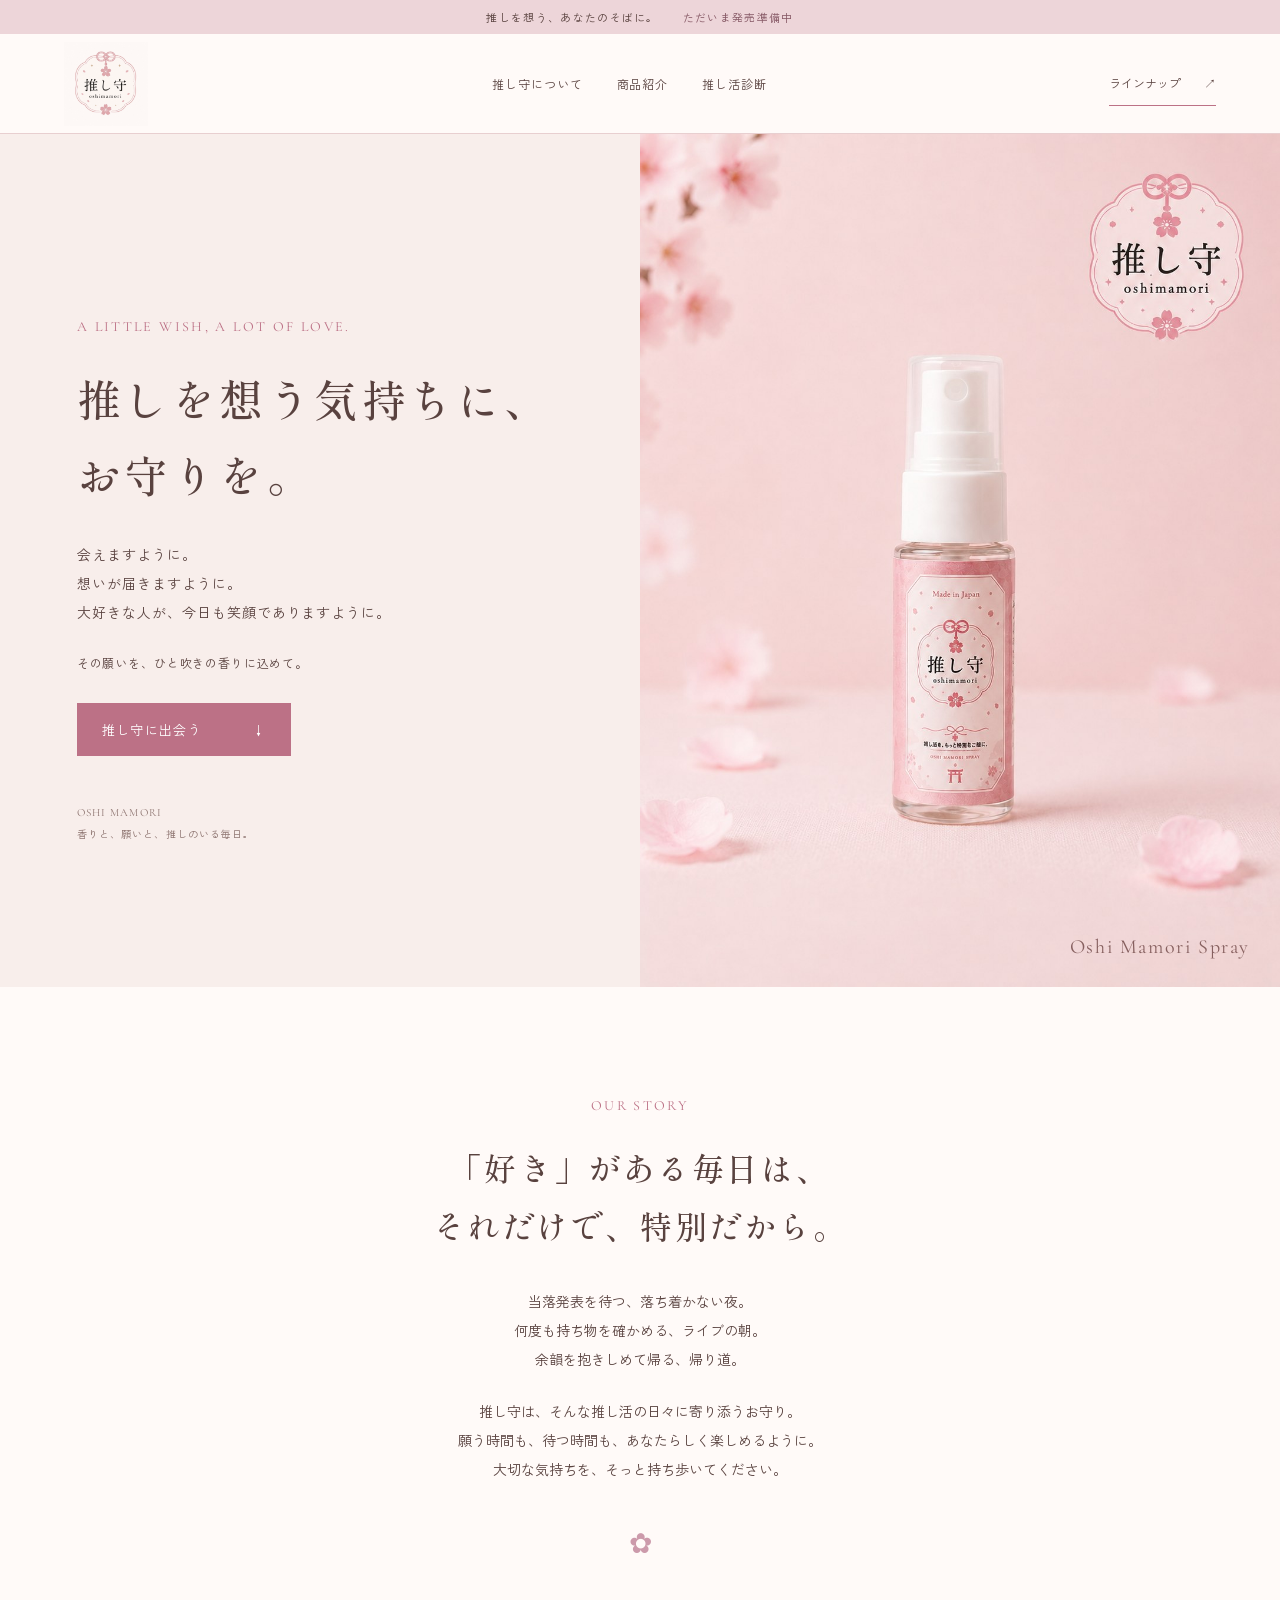
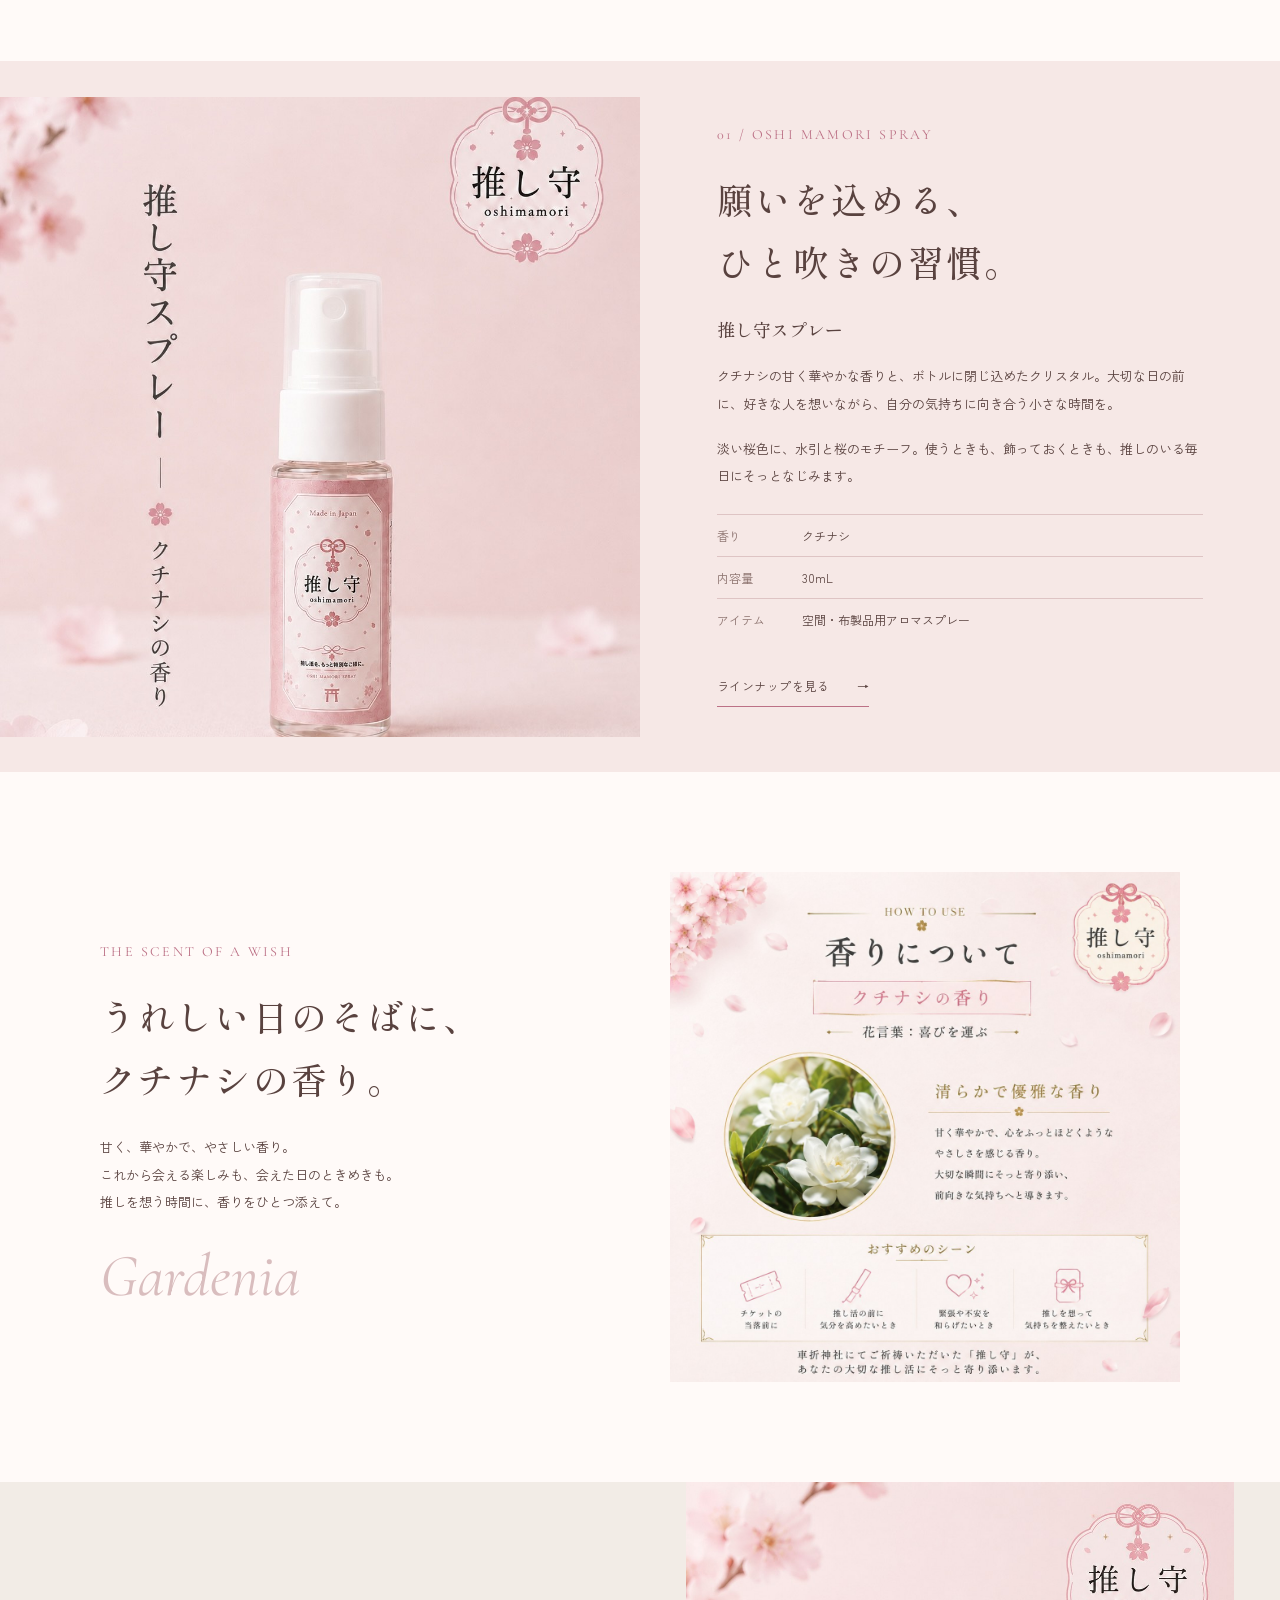
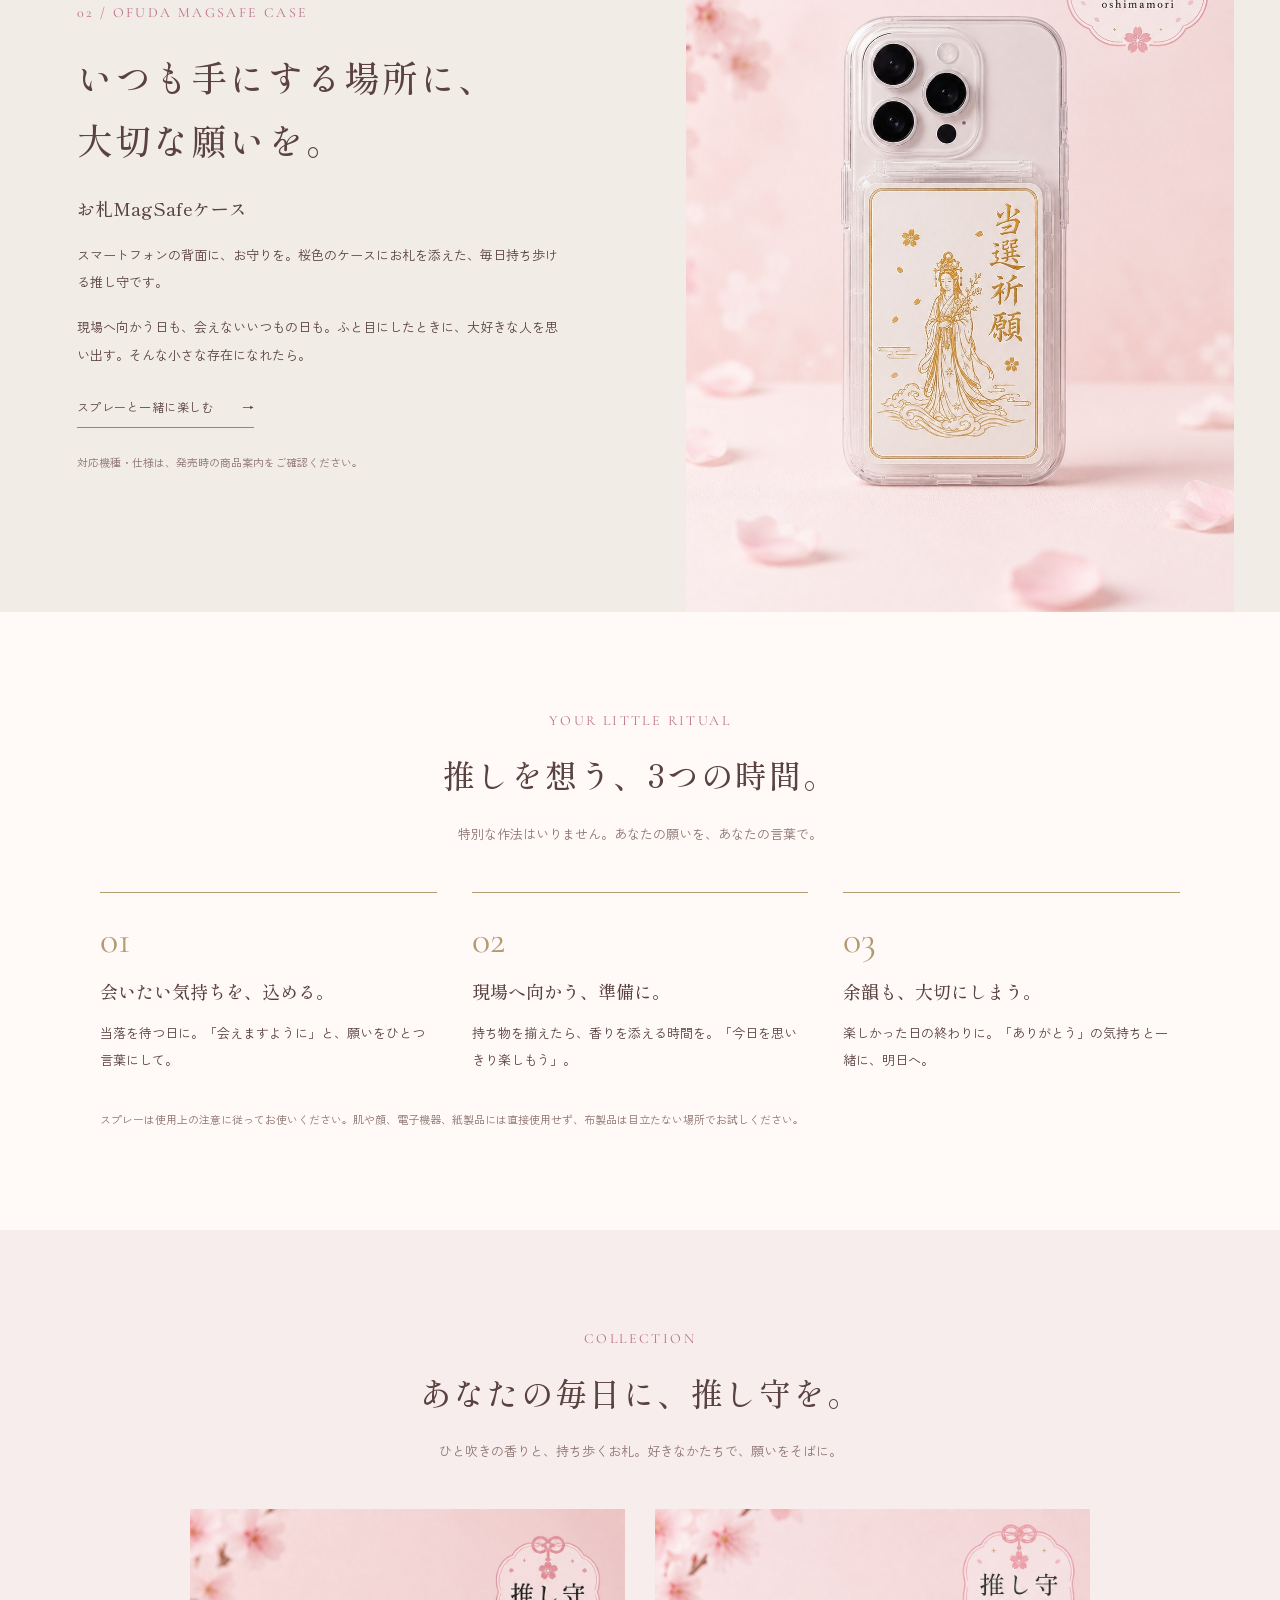
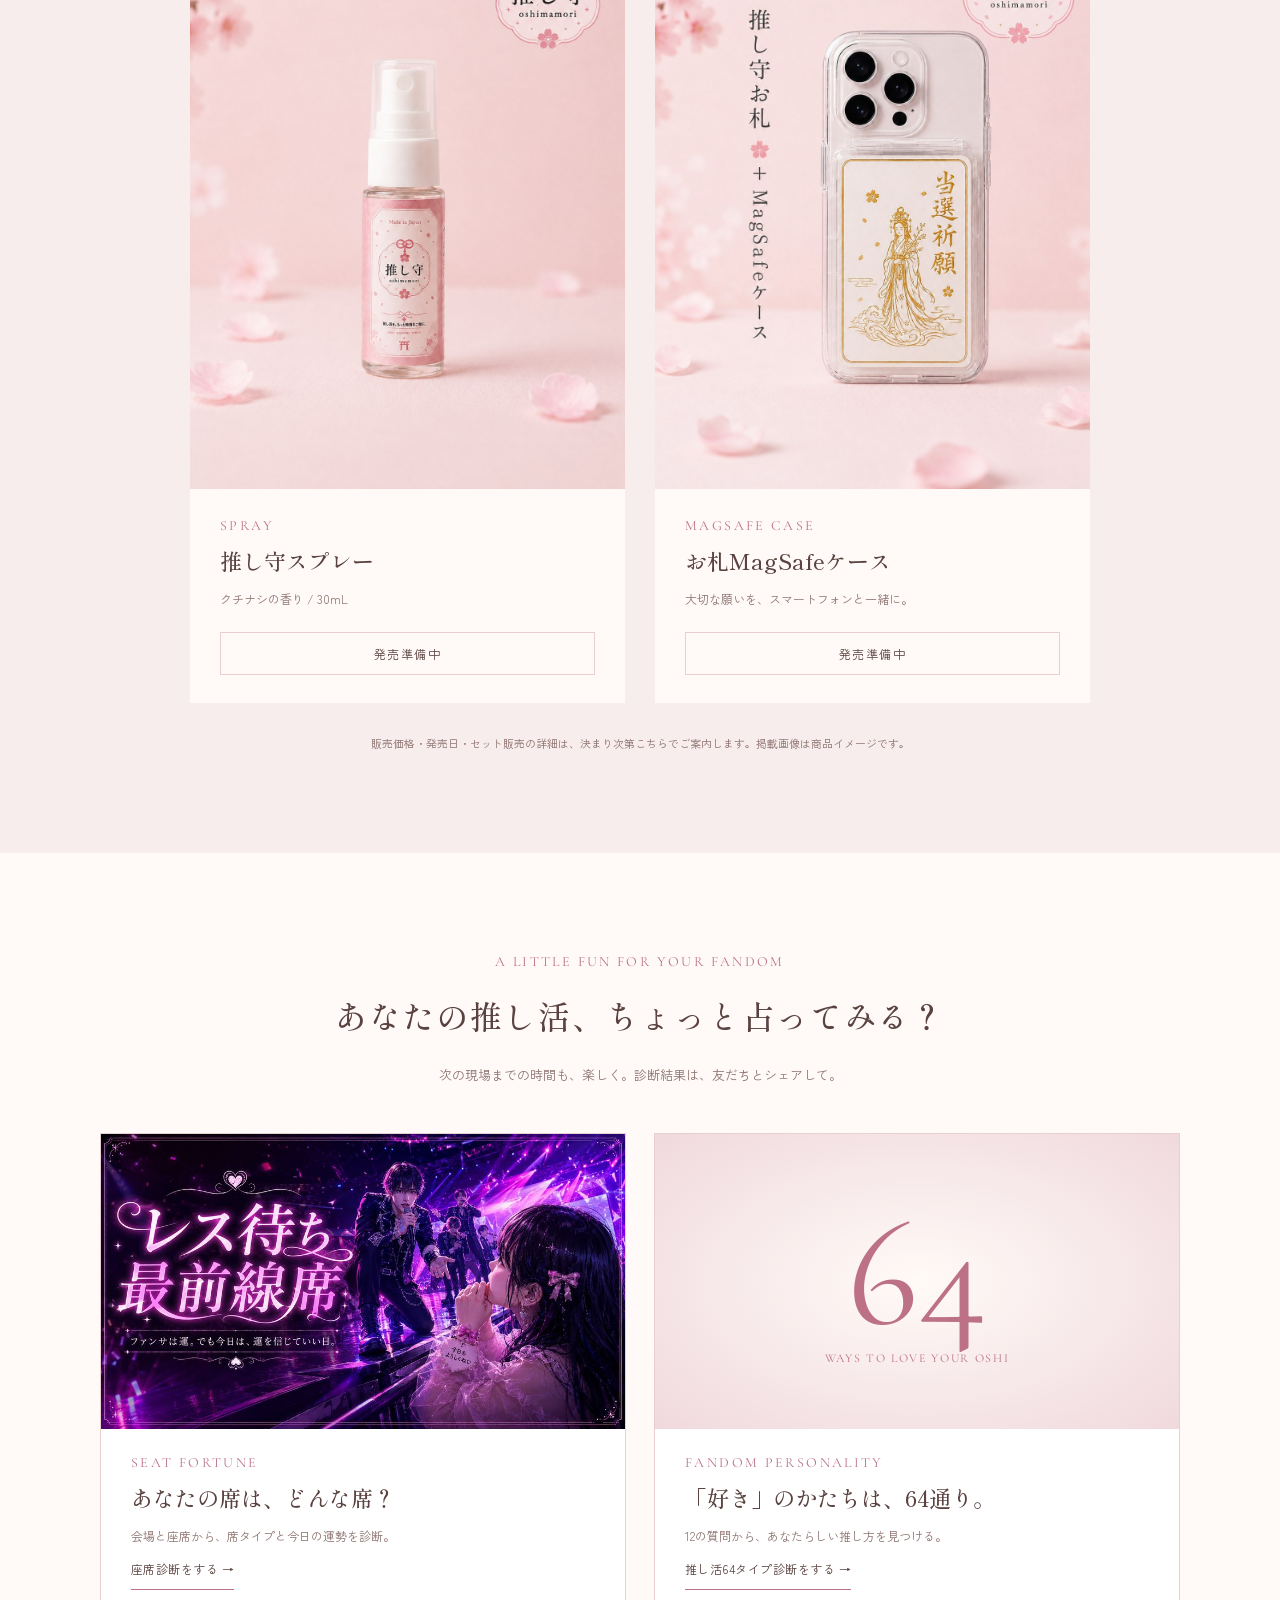
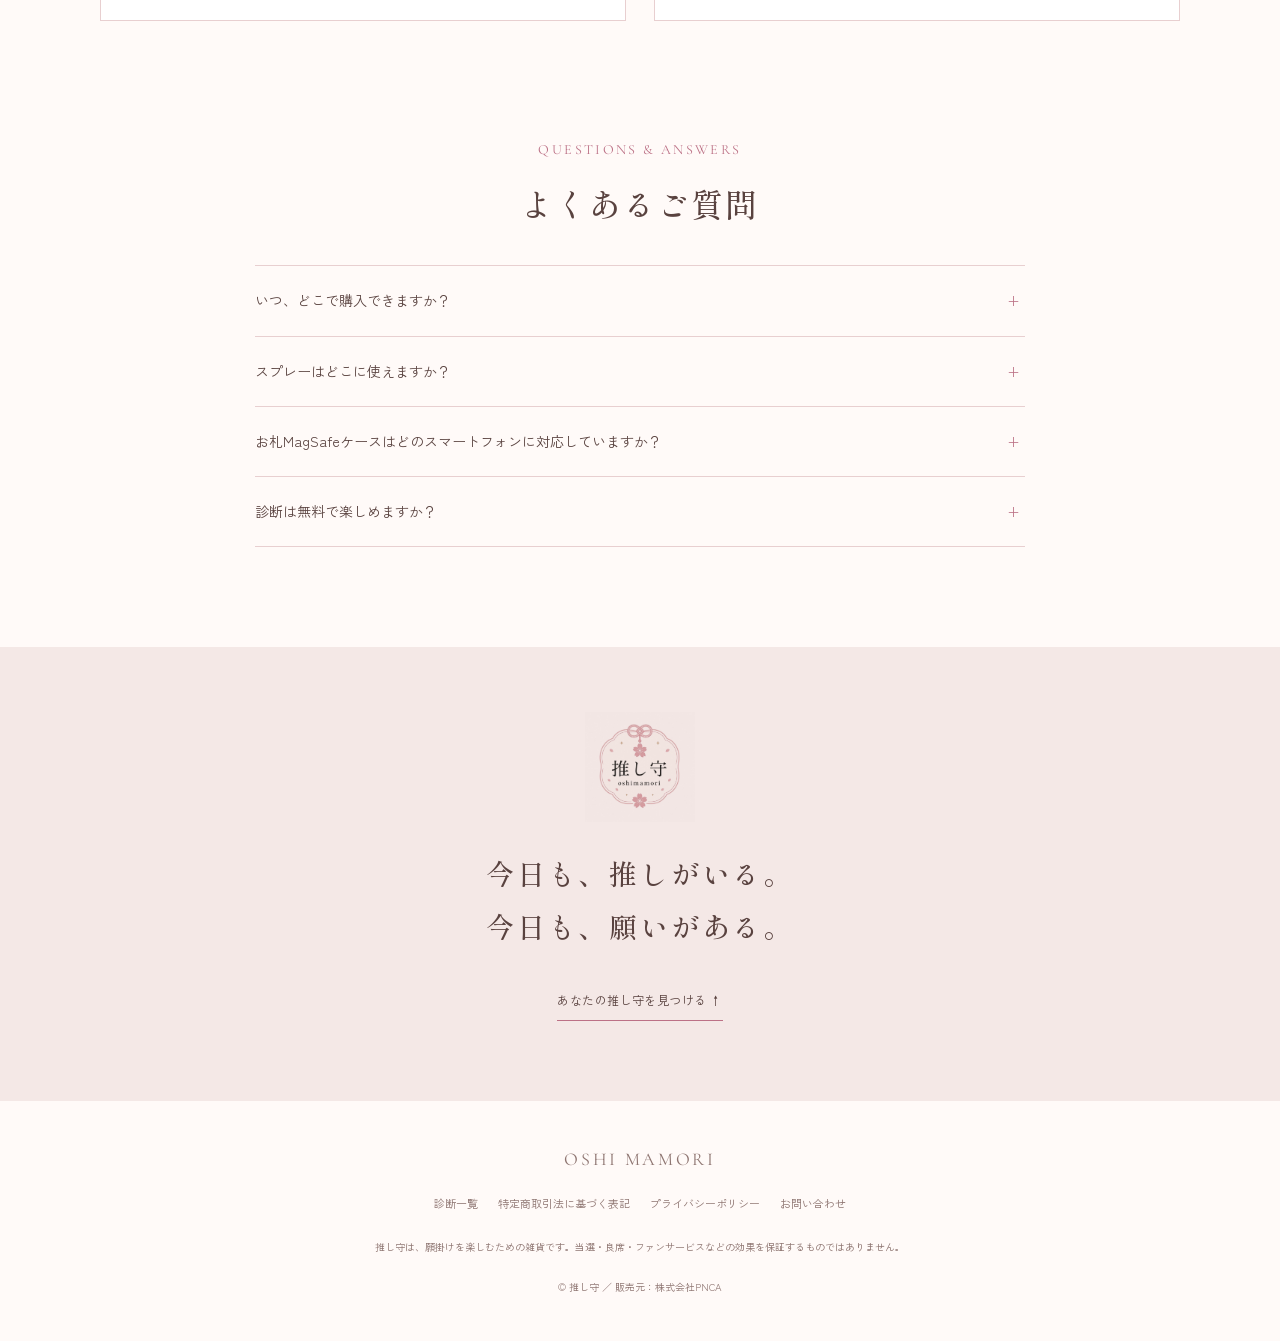
==== commit 67e30529: "Redesign Oshimamori LP using supplied product imagery" ====
--- a/oshimamori/index.html
+++ b/oshimamori/index.html
@@ -1,726 +1,38 @@
 <!doctype html>
 <html lang="ja">
-<title>推し守</title>
+<title>推し守｜推しを想う気持ちに、お守りを。</title>
 <meta charset="utf-8">
 <link rel="canonical" href="https://pnca.co.jp/oshimamori/">
 <meta name="viewport" content="width=device-width, initial-scale=1">
-<meta name="color-scheme" content="light">
+<meta name="description" content="推しを想う気持ちに、お守りを。クチナシが香る推し守スプレーと、お札MagSafeケース。大切な現場も、いつもの毎日も、あなたの推し活にそっと寄り添います。">
 <link rel="preconnect" href="https://fonts.googleapis.com">
-<link rel="stylesheet" href="https://fonts.googleapis.com/css2?family=Shippori+Mincho:wght@500;600;700;800&family=Zen+Kaku+Gothic+New:wght@400;500;700&family=Cormorant+Garamond:wght@500;600&display=swap">
-<style>
-  /* 単一テーマ(ブランドの桜色の紙に固定)。写真の地色と揃えるため色は固定値 */
-  :root{
-    --paper:#F7ECEA;        /* ラベル写真の地色 */
-    --paper-deep:#F3E1E2;
-    --shiro:#FBFAFB;        /* OPP写真の地色 */
-    --momo:#E39DB4;         /* 水引の桃 */
-    --momo-deep:#CF7D98;
-    --momo-soft:#F4D2DA;
-    --kin:#C4A46E;          /* 金 */
-    --kin-line:#DCC7A3;
-    --cha:#5B4636;          /* 焦げ茶 */
-    --cha-2:#7C6759;
-    --muted:#A6928D;
-    --line:#EBD6DA;
-    --shadow:0 30px 60px -40px rgba(91,70,54,.45);
-  }
-  *{box-sizing:border-box}
-  html{-webkit-text-size-adjust:100%; scroll-behavior:smooth; color-scheme:light}
-  body{
-    margin:0; background:var(--paper); color:var(--cha);
-    font-family:"Zen Kaku Gothic New","Hiragino Sans","Hiragino Kaku Gothic ProN","Yu Gothic",sans-serif;
-    font-size:16px; line-height:1.9; letter-spacing:.03em; -webkit-font-smoothing:antialiased;
-  }
-  h1,h2,h3,.mincho{
-    font-family:"Shippori Mincho","Hiragino Mincho ProN","Yu Mincho","Noto Serif JP",serif;
-    font-weight:600; letter-spacing:.08em; text-wrap:balance; margin:0; color:var(--cha);
-  }
-  .latin{font-family:"Cormorant Garamond","Times New Roman",serif; font-weight:600; letter-spacing:.32em; text-transform:uppercase; color:var(--kin); font-size:.72rem}
-  p{margin:0}
-  a{color:inherit}
-  img{max-width:100%; display:block}
-  button{font:inherit; color:inherit; cursor:pointer}
-  :focus-visible{outline:2px solid var(--momo-deep); outline-offset:3px; border-radius:4px}
-  .hidden{display:none!important}
-  .wrap{width:min(100% - 44px, 1120px); margin-inline:auto}
-  .narrow{width:min(100% - 44px, 600px); margin-inline:auto}
-  .hair{height:1px; background:var(--kin-line); border:0; margin:0}
-
-  /* ---------- header ---------- */
-  .top{display:flex; align-items:center; justify-content:space-between; padding:16px 0 8px}
-  .logo{display:flex; align-items:center; gap:12px; text-decoration:none}
-  .logo img{width:56px; height:56px; border-radius:50%; box-shadow:0 6px 16px -8px rgba(91,70,54,.35)}
-  .wordmark{font-family:"Shippori Mincho",serif; font-weight:700; font-size:1.25rem; letter-spacing:.2em; line-height:1}
-  .wordmark small{display:block; font-family:"Cormorant Garamond",serif; font-weight:600; font-size:.6rem; letter-spacing:.34em; color:var(--kin); margin-top:5px}
-  .top nav{display:flex; gap:26px; font-size:.84rem; letter-spacing:.08em}
-  .top nav a{text-decoration:none; color:var(--cha-2)}
-  @media (max-width:700px){ .top nav{display:none} .logo img{width:48px;height:48px} }
-
-  /* ---------- hero ---------- */
-  .hero{position:relative; padding:24px 0 40px; overflow:hidden}
-  .hero-grid{display:grid; gap:24px; align-items:center}
-  @media (min-width:900px){ .hero-grid{grid-template-columns:1fr 1fr; gap:24px; min-height:640px} }
-  .hero-copy{display:grid; gap:22px; align-content:center}
-  .hero h1{font-size:clamp(2.1rem, 5.2vw, 3.6rem); line-height:1.5; font-weight:600; letter-spacing:.12em}
-  .hero h1 em{font-style:normal; color:var(--momo-deep)}
-  @media (min-width:900px){
-    .hero-copy{grid-template-columns:auto 1fr; gap:36px; align-items:start}
-    .hero h1{writing-mode:vertical-rl; text-orientation:mixed; height:380px; line-height:1.85; letter-spacing:.2em; font-size:clamp(2.2rem, 3.6vw, 3.1rem)}
-    .hero-sub{padding-top:14px; align-self:end}
-  }
-  .lede{color:var(--cha-2); max-width:30em; font-size:.98rem}
-  .cta-row{display:flex; flex-wrap:wrap; gap:12px 18px; align-items:center; margin-top:22px}
-  .btn{
-    display:inline-flex; align-items:center; justify-content:center; gap:.5em;
-    padding:15px 30px; border-radius:999px; border:1px solid var(--momo); background:var(--momo); color:#fff;
-    font-weight:700; font-size:.98rem; letter-spacing:.08em; text-decoration:none; text-shadow:0 1px 0 rgba(0,0,0,.06);
-    transition:transform .18s ease, box-shadow .18s ease, background .18s ease;
-    box-shadow:0 14px 28px -16px rgba(207,125,152,.7);
-  }
-  .btn:hover{transform:translateY(-1px); background:var(--momo-deep); border-color:var(--momo-deep)}
-  .btn.ghost{background:transparent; color:var(--cha); border-color:var(--kin); box-shadow:none}
-  .btn.ghost:hover{background:#fff}
-  .btn.small{padding:11px 20px; font-size:.88rem}
-  .btn.x{background:#1d1d1f; border-color:#1d1d1f; box-shadow:none}
-  .cta-note{font-size:.76rem; color:var(--muted); letter-spacing:.06em}
-
-  .banners{display:flex; gap:10px; margin-top:8px}
-  .banner{
-    writing-mode:vertical-rl; font-family:"Shippori Mincho",serif; font-weight:600; font-size:.84rem; letter-spacing:.32em;
-    padding:16px 9px 22px; background:#FBF3F3; color:var(--cha); border:1px solid var(--momo-soft);
-    border-radius:3px; position:relative; min-height:124px; line-height:1;
-    box-shadow:inset 0 0 0 3px #FBF3F3, inset 0 0 0 4px var(--kin-line);
-  }
-  .banner::before{content:""; position:absolute; top:-6px; left:50%; width:7px; height:7px; margin-left:-3.5px; border-radius:50%; background:var(--kin)}
-  .banner::after{content:""; position:absolute; bottom:-14px; left:50%; width:2px; height:14px; margin-left:-1px; background:var(--momo)}
-
-  .hero-art{position:relative; height:520px}
-  @media (min-width:900px){ .hero-art{height:640px} }
-  .hero-art .tag{position:absolute; right:4%; top:0; width:46%; max-width:300px; transform:rotate(6deg); transform-origin:top center; filter:drop-shadow(0 30px 30px rgba(91,70,54,.14))}
-  .hero-art .bottle{position:absolute; left:12%; bottom:0; width:30%; max-width:180px; filter:drop-shadow(0 30px 30px rgba(91,70,54,.16))}
-  .hero-art canvas{position:absolute; inset:0; width:100%; height:100%; pointer-events:none}
-  @media (max-width:899px){
-    .hero-art{height:440px}
-    .hero-art .tag{right:6%; width:44%}
-    .hero-art .bottle{left:10%; width:32%}
-  }
-
-  /* ---------- sections ---------- */
-  section{padding:88px 0}
-  @media (max-width:700px){ section{padding:60px 0} }
-  .sec-head{margin-bottom:34px; text-align:center}
-  .sec-head .latin{display:block; margin-bottom:12px}
-  .sec-head h2{font-size:clamp(1.6rem, 3.4vw, 2.3rem); line-height:1.6}
-  .sec-head p{color:var(--cha-2); margin:14px auto 0; max-width:34em; font-size:.96rem}
-  .shiro{background:var(--shiro)}
-
-  /* ---------- concept ---------- */
-  .concept{padding:0 0 88px}
-  .concept .store{width:100%; aspect-ratio:21/9; object-fit:cover; object-position:center 40%}
-  @media (max-width:700px){ .concept .store{aspect-ratio:4/3} .concept{padding-bottom:60px} }
-  .concept .st{ text-align:center; padding:56px 22px 0; display:grid; gap:14px; justify-items:center}
-  .concept h2{font-size:clamp(1.5rem, 3.2vw, 2.2rem); line-height:1.7}
-  .concept p{color:var(--cha-2); max-width:34em}
-  .motifs{display:flex; gap:28px; justify-content:center; margin-top:18px; font-size:.72rem; letter-spacing:.14em; color:var(--muted)}
-  .motifs span{display:grid; justify-items:center; gap:6px}
-  .motifs svg{width:32px; height:32px}
-
-  /* ---------- product ---------- */
-  .prod{display:grid; gap:36px; align-items:center}
-  @media (min-width:860px){ .prod{grid-template-columns:.9fr 1.1fr; gap:56px} }
-  .prod .photo{position:relative}
-  .prod .photo img{width:min(100%, 380px); margin-inline:auto; filter:drop-shadow(0 40px 40px rgba(91,70,54,.14))}
-  .prod h2{font-size:clamp(1.8rem, 3.6vw, 2.5rem); margin:10px 0 14px}
-  .prod .copy{color:var(--cha-2); max-width:32em}
-  .spec{display:grid; grid-template-columns:auto 1fr; gap:6px 18px; font-size:.86rem; margin:26px 0 22px; border-top:1px solid var(--kin-line); padding-top:18px}
-  .spec dt{color:var(--muted); margin:0; white-space:nowrap; letter-spacing:.1em} .spec dd{margin:0; color:var(--cha-2)}
-  .price{font-family:"Shippori Mincho",serif; font-weight:700; font-size:1.5rem; font-variant-numeric:tabular-nums; letter-spacing:.04em}
-  .price small{font-family:"Zen Kaku Gothic New",sans-serif; font-weight:500; font-size:.72rem; color:var(--muted); margin-left:8px; letter-spacing:.06em}
-  .label-back{margin-top:64px; display:grid; gap:12px; justify-items:center}
-  .label-back img{width:min(100%, 640px); border-radius:8px; box-shadow:var(--shadow)}
-  .cap{font-size:.74rem; color:var(--muted); letter-spacing:.12em}
-
-  /* ---------- quiz ---------- */
-  .card{background:#fff; border:1px solid var(--momo-soft); border-radius:18px; box-shadow:inset 0 0 0 5px #fff, inset 0 0 0 6px var(--kin-line), var(--shadow); overflow:hidden}
-  .card-head{display:grid; justify-items:center; padding:26px 22px 0}
-  .card-head img{width:64px; height:64px; border-radius:50%}
-  .quiz-intro{padding:16px 22px 32px; text-align:center}
-  .quiz-intro h3{font-size:1.3rem; margin-bottom:8px}
-  .quiz-intro p{color:var(--cha-2); margin-bottom:22px; font-size:.94rem}
-  .q-body{padding:26px 24px 24px}
-  .progress{display:flex; align-items:center; justify-content:space-between; gap:12px; margin-bottom:20px}
-  .cord{display:flex; gap:5px; flex:1}
-  .cord i{height:4px; flex:1; border-radius:99px; background:var(--line)}
-  .cord i.on{background:var(--kin-line)}
-  .cord i.now{background:var(--momo)}
-  .qno{font-family:"Shippori Mincho",serif; font-size:.82rem; letter-spacing:.14em; color:var(--muted); white-space:nowrap}
-  .q-text{font-family:"Shippori Mincho",serif; font-size:1.18rem; line-height:1.7; font-weight:600; margin-bottom:18px}
-  .answers{display:grid; gap:10px}
-  .ans{
-    text-align:left; padding:14px 16px; border-radius:12px; border:1px solid var(--line); background:var(--paper);
-    line-height:1.55; font-size:.95rem; display:flex; gap:12px; align-items:flex-start;
-    transition:border-color .12s ease, transform .12s ease, background .12s ease;
-  }
-  .ans:hover{border-color:var(--momo); background:#fff; transform:translateX(2px)}
-  .ans .k{font-family:"Shippori Mincho",serif; color:var(--momo-deep); font-weight:700; flex:none; width:1.4em}
-  .q-foot{display:flex; justify-content:space-between; align-items:center; margin-top:16px; font-size:.8rem; color:var(--muted)}
-  .link-btn{background:none; border:0; padding:0; color:var(--muted); text-decoration:underline; text-underline-offset:3px}
-  .link-btn:disabled{opacity:.35; text-decoration:none; cursor:default}
-
-  /* ---------- 札(CSS) ---------- */
-  .fuda{
-    --w:84px; width:var(--w); aspect-ratio:3/5; position:relative; display:grid; place-items:center;
-    background:#FBEEF0; clip-path:polygon(0 12%, 50% 0, 100% 12%, 100% 100%, 0 100%);
-    border-radius:0 0 4px 4px;
-  }
-  .fuda::before{content:""; position:absolute; inset:5px; clip-path:polygon(0 12%, 50% 0, 100% 12%, 100% 100%, 0 100%); border:1px solid var(--kin-line); pointer-events:none}
-  .fuda .t{writing-mode:vertical-rl; font-family:"Shippori Mincho",serif; font-weight:700; font-size:calc(var(--w) * .2); letter-spacing:.2em; color:var(--cha); line-height:1; margin-top:8%}
-  .fuda .sk{position:absolute; width:22%; opacity:.8}
-  .fuda .sk.a{left:6%; top:16%} .fuda .sk.b{right:6%; bottom:8%}
-  .fuda-wrap{display:grid; justify-items:center; gap:0}
-  .fuda-wrap .string{width:2px; height:16px; background:var(--momo)}
-  .fuda-wrap{filter:drop-shadow(0 10px 12px rgba(91,70,54,.14))}
-
-  /* ---------- result ---------- */
-  .result-card{background:#fff; border:1px solid var(--momo-soft); border-radius:18px; box-shadow:inset 0 0 0 5px #fff, inset 0 0 0 6px var(--kin-line), var(--shadow); overflow:hidden; position:relative}
-  .rc-top{background:var(--paper); padding:28px 26px 22px 26px; position:relative; min-height:220px; display:grid; align-content:end}
-  .rc-top .lbl{font-size:.68rem; letter-spacing:.26em; color:var(--momo-deep); margin-bottom:8px}
-  .rc-top .tname{font-family:"Shippori Mincho",serif; font-weight:700; font-size:clamp(1.9rem, 7vw, 2.6rem); line-height:1.25; letter-spacing:.06em; max-width:70%}
-  .rc-top .tkana{font-size:.72rem; letter-spacing:.24em; color:var(--cha-2); margin-top:8px}
-  .rc-top .bottle{position:absolute; right:18px; top:-12px; width:76px; filter:drop-shadow(0 16px 16px rgba(91,70,54,.16))}
-  .rc-top .sk{position:absolute; width:40px; opacity:.7} .rc-top .sk.a{left:10px; top:12px} .rc-top .sk.b{right:120px; top:26px; width:26px}
-  .rc-body{padding:22px 26px 18px}
-  .rc-catch{font-family:"Shippori Mincho",serif; font-size:1.1rem; font-weight:600; margin-bottom:16px}
-  .rc-catch::before{content:"「"} .rc-catch::after{content:"」"}
-  .omikuji{display:grid; grid-template-columns:repeat(3,1fr); gap:6px 12px; margin:0; padding:14px 0; border-block:1px solid var(--line)}
-  .omikuji div{display:flex; justify-content:space-between; align-items:baseline; font-size:.76rem; color:var(--cha-2); gap:6px}
-  .omikuji dt,.omikuji dd{margin:0}
-  .omikuji dd{font-family:"Shippori Mincho",serif; font-weight:700; font-size:.95rem; color:var(--cha)}
-  .omikuji dd.top{color:var(--momo-deep)}
-  .rc-need{display:flex; align-items:center; gap:18px; padding-top:16px}
-  .rc-need .fuda{--w:58px}
-  .rc-need .lbl{font-size:.66rem; letter-spacing:.2em; color:var(--muted); display:block; margin-bottom:2px}
-  .rc-need .mname{font-family:"Shippori Mincho",serif; font-weight:700; font-size:1.5rem; color:var(--momo-deep); letter-spacing:.1em; line-height:1.2}
-  .rc-need .mread{font-size:.7rem; color:var(--muted); letter-spacing:.14em; margin-top:4px}
-  .rc-foot{display:flex; justify-content:space-between; align-items:center; padding:10px 26px 14px; border-top:1px solid var(--line); font-size:.7rem; color:var(--muted); letter-spacing:.12em}
-  .rc-foot b{font-family:"Shippori Mincho",serif; color:var(--cha); letter-spacing:.16em; font-weight:600}
-
-  .result-note{margin:26px 0 0}
-  .result-note h3{font-size:1.05rem; margin-bottom:8px}
-  .result-note p{color:var(--cha-2); font-size:.95rem}
-  .kotoba{margin-top:18px; padding:18px; border-radius:12px; background:#fff; border:1px solid var(--line); text-align:center}
-  .kotoba .lbl{font-size:.66rem; letter-spacing:.22em; color:var(--momo-deep); display:block; margin-bottom:4px}
-  .kotoba .t{font-family:"Shippori Mincho",serif; font-weight:600; font-size:1.05rem}
-  .lucky{margin-top:12px; padding:12px 16px; border-left:2px solid var(--kin); font-size:.9rem}
-  .lucky .lbl{font-size:.66rem; letter-spacing:.18em; color:var(--muted); display:block}
-  .share{margin-top:26px; display:grid; gap:10px}
-  .share .btn{width:100%}
-  .share-hint{font-size:.76rem; color:var(--muted); text-align:center}
-  .rec{margin-top:36px; display:grid; grid-template-columns:96px 1fr; gap:22px; align-items:center; padding:22px; background:#fff; border:1px solid var(--line); border-radius:16px}
-  .rec img{width:100%; filter:drop-shadow(0 16px 16px rgba(91,70,54,.14))}
-  .rec h3{font-size:1.25rem; margin:2px 0 6px}
-  .rec p{font-size:.88rem; color:var(--cha-2)}
-  .again{display:flex; justify-content:center; margin-top:26px; font-size:.9rem}
-
-  /* ---------- 願い札 ---------- */
-  .negai{display:grid; grid-template-columns:repeat(6,1fr); gap:18px}
-  @media (max-width:900px){ .negai{grid-template-columns:repeat(3,1fr)} }
-  @media (max-width:520px){ .negai{grid-template-columns:repeat(2,1fr); gap:16px} }
-  .negai article{display:grid; justify-items:center; text-align:center; gap:10px}
-  .negai .fuda{--w:96px}
-  .negai h3{font-size:1.02rem; letter-spacing:.14em; margin-top:6px}
-  .negai .rd{font-size:.64rem; letter-spacing:.16em; color:var(--muted); display:block; margin-top:2px}
-  .negai .kt{font-size:.8rem; color:var(--cha-2); line-height:1.7}
-
-  /* ---------- series ---------- */
-  .series{display:grid; grid-template-columns:repeat(3,1fr); gap:22px}
-  @media (max-width:760px){ .series{grid-template-columns:1fr; gap:34px} }
-  .s-item{display:grid; gap:12px; text-align:center}
-  .s-item figure{margin:0; aspect-ratio:4/5; border-radius:16px; overflow:hidden; display:grid; place-items:center; background:var(--shiro)}
-  .s-item figure img{width:100%; height:100%; object-fit:contain; transition:transform .5s ease}
-  .s-item:hover figure img{transform:scale(1.03)}
-  .s-item h3{font-size:1.1rem; margin-top:6px}
-  .s-item .latin{display:block; margin-top:4px}
-  .s-item p{font-size:.86rem; color:var(--cha-2)}
-  .tag-pill{display:inline-block; font-size:.66rem; letter-spacing:.18em; padding:4px 12px; border-radius:999px; border:1px solid var(--kin-line); color:var(--kin); justify-self:center}
-
-  /* ---------- how ---------- */
-  .steps{display:grid; grid-template-columns:repeat(3,1fr); gap:0}
-  @media (max-width:760px){ .steps{grid-template-columns:1fr} }
-  .step{padding:26px 26px; text-align:center; border-left:1px solid var(--kin-line)}
-  .step:first-child{border-left:0}
-  @media (max-width:760px){ .step{border-left:0; border-top:1px solid var(--kin-line)} .step:first-child{border-top:0} }
-  .step .n{font-family:"Shippori Mincho",serif; font-size:1.6rem; font-weight:600; color:var(--momo-deep); line-height:1}
-  .step h3{font-size:1.05rem; margin:10px 0 6px}
-  .step p{font-size:.88rem; color:var(--cha-2)}
-
-  /* ---------- world ---------- */
-  .world{display:grid; grid-template-columns:1fr 1fr; gap:18px}
-  @media (max-width:640px){ .world{grid-template-columns:1fr} }
-  .world figure{margin:0; border-radius:16px; overflow:hidden; box-shadow:var(--shadow)}
-  .world img{width:100%; aspect-ratio:6/5; object-fit:cover}
-  .world figcaption{font-size:.74rem; color:var(--muted); letter-spacing:.12em; padding:10px 4px 0}
-
-  /* ---------- faq / footer ---------- */
-  .faq{display:grid; gap:0; max-width:720px; margin-inline:auto; border-top:1px solid var(--kin-line)}
-  details{border-bottom:1px solid var(--kin-line); padding:0 6px}
-  summary{cursor:pointer; padding:18px 0; font-weight:600; list-style:none; display:flex; justify-content:space-between; gap:12px; font-family:"Shippori Mincho",serif; letter-spacing:.06em}
-  summary::-webkit-details-marker{display:none}
-  summary::after{content:"＋"; color:var(--kin); font-weight:400}
-  details[open] summary::after{content:"－"}
-  details p{padding:0 0 18px; color:var(--cha-2); font-size:.92rem}
-  footer{padding:36px 0 56px; font-size:.74rem; color:var(--muted); display:grid; gap:12px; text-align:center; justify-items:center}
-  footer img{width:48px; height:48px; border-radius:50%}
-  footer .disc{max-width:60em}
-  footer nav{display:flex; flex-wrap:wrap; gap:16px; justify-content:center}
-  footer nav a{text-decoration:none}
-
-  .toast{position:fixed; left:50%; bottom:28px; transform:translateX(-50%) translateY(20px); opacity:0; background:var(--cha); color:#fff; padding:10px 18px; border-radius:999px; font-size:.85rem; pointer-events:none; transition:opacity .2s ease, transform .2s ease; z-index:9}
-  .toast.show{opacity:1; transform:translateX(-50%) translateY(0)}
-  .reveal{animation:rise .6s cubic-bezier(.2,.7,.2,1) both}
-  @keyframes rise{from{opacity:.001; transform:translateY(16px)} to{opacity:1; transform:none}}
-  @media (prefers-reduced-motion: reduce){ *{animation:none!important; transition:none!important} }
-
-  /* ---------- 診断メニュー(LP導線+ハブ共通) ---------- */
-  .menu{display:grid; gap:14px}
-  .menu-3{grid-template-columns:repeat(3,1fr)}
-  @media (max-width:820px){ .menu-3{grid-template-columns:1fr} }
-  .m-item{
-    display:grid; grid-template-columns:52px 1fr auto; gap:16px; align-items:center; text-decoration:none;
-    padding:18px 20px; background:#fff; border:1px solid var(--line); border-radius:16px;
-    transition:transform .18s ease, box-shadow .18s ease, border-color .18s ease;
-  }
-  .m-item:hover{transform:translateY(-2px); box-shadow:var(--shadow); border-color:var(--momo-soft)}
-  .seal{
-    width:52px; height:52px; border-radius:50%; display:grid; place-items:center; background:var(--paper);
-    font-family:"Shippori Mincho",serif; font-weight:700; font-size:1.3rem; color:var(--momo-deep);
-    box-shadow:inset 0 0 0 1px var(--kin-line), inset 0 0 0 4px var(--paper), inset 0 0 0 5px var(--kin-line);
-  }
-  .m-body h3{font-size:1.05rem; margin:2px 0 4px; letter-spacing:.06em}
-  .m-body p{font-size:.84rem; color:var(--cha-2); line-height:1.7}
-  .m-status{display:inline-block; font-size:.62rem; letter-spacing:.18em; padding:2px 9px; border-radius:999px; border:1px solid var(--kin-line); color:var(--kin)}
-  .m-status.on{background:var(--momo); border-color:var(--momo); color:#fff}
-  .m-arrow{font-family:"Cormorant Garamond",serif; font-size:1.3rem; color:var(--kin)}
-  .m-item.soon{opacity:.85}
-
-  /* ---------- ハブ ---------- */
-  .hub-hero{padding:24px 0 8px; text-align:center; display:grid; gap:10px; justify-items:center}
-  .hub-hero h1{font-size:clamp(1.8rem, 4.4vw, 2.6rem); line-height:1.5; letter-spacing:.14em}
-  .hub-hero p{color:var(--cha-2); max-width:32em}
-  .back{font-size:.82rem; color:var(--cha-2); text-decoration:none; letter-spacing:.06em}
-  .back:hover{color:var(--momo-deep)}
-
-  /* ---------- 座席診断フォーム・結果 ---------- */
-  .form{display:grid; gap:20px; padding:18px 24px 28px}
-  .f-row{display:grid; gap:8px}
-  .f-label{font-family:"Shippori Mincho",serif; font-size:.82rem; letter-spacing:.16em; color:var(--momo-deep); font-weight:600}
-  .form select,.form input[type=text],.form input[type=number]{font:inherit; font-size:.95rem; padding:12px 14px; border:1px solid var(--line); border-radius:12px; background:var(--paper); color:var(--cha); width:100%; -webkit-appearance:none; appearance:none}
-  .form select{background-image:linear-gradient(45deg, transparent 50%, var(--kin) 50%), linear-gradient(135deg, var(--kin) 50%, transparent 50%); background-position:calc(100% - 20px) 55%, calc(100% - 14px) 55%; background-size:6px 6px; background-repeat:no-repeat}
-  .form input::placeholder{color:var(--muted)}
-  .f-grid{display:grid; grid-template-columns:1fr 1fr; gap:10px}
-  .choice{display:grid; grid-template-columns:1fr 1fr; gap:8px}
-  .choice button{padding:11px 12px; border-radius:12px; border:1px solid var(--line); background:var(--paper); font-size:.88rem; text-align:left; line-height:1.4; transition:border-color .12s ease, background .12s ease}
-  .choice button:hover{border-color:var(--momo)}
-  .choice button.on{border-color:var(--momo); background:#fff; box-shadow:inset 0 0 0 1px var(--momo); color:var(--cha)}
-  .check{display:flex; gap:8px; align-items:center; font-size:.9rem; color:var(--cha-2)}
-  .check input{width:18px; height:18px; accent-color:var(--momo-deep)}
-  .seat-hero{border-radius:16px; overflow:hidden; box-shadow:var(--shadow); background:#1a1020}
-  .seat-hero img{width:100%; display:block; aspect-ratio:16/9; object-fit:cover}
-  .info{display:grid; grid-template-columns:1fr 1fr; gap:12px 18px; margin:18px 0 0; padding-top:16px; border-top:1px solid var(--line); font-size:.86rem}
-  .info div{display:grid; gap:2px}
-  .info dt{color:var(--muted); font-size:.66rem; letter-spacing:.18em; margin:0}
-  .info dd{margin:0; color:var(--cha-2); line-height:1.6}
-  .thumbs{display:grid; grid-template-columns:repeat(3,1fr); gap:10px; margin:18px auto 0; max-width:760px; width:100%}
-  .thumbs img{width:100%; aspect-ratio:16/9; object-fit:cover; border-radius:10px; box-shadow:var(--shadow)}
-  @media (max-width:520px){ .f-grid,.choice,.info{grid-template-columns:1fr} }
-
-  /* ---------- アプリ型(64タイプ診断) ---------- */
-  .app{padding:12px 0 40px}
-  .screen{width:min(100% - 32px, 480px); margin-inline:auto}
-  .app-card{background:#fff; border:1px solid var(--momo-soft); border-radius:22px; box-shadow:inset 0 0 0 5px #fff, inset 0 0 0 6px var(--kin-line), var(--shadow); padding:30px 24px 28px; display:grid; gap:14px; justify-items:center; text-align:center}
-  .app-card .latin{display:block}
-  .app-logo{width:64px; height:64px; border-radius:50%}
-  .app-card h1{font-size:clamp(1.9rem, 7vw, 2.4rem); line-height:1.35; letter-spacing:.1em}
-  .app-card h1 em{font-style:normal; color:var(--momo-deep)}
-  .app-lede{color:var(--cha-2); font-size:.94rem}
-  .pill-row{display:flex; flex-wrap:wrap; gap:6px; justify-content:center}
-  .pill{font-size:.7rem; letter-spacing:.1em; padding:4px 10px; border-radius:999px; border:1px solid var(--line); color:var(--cha-2); background:var(--paper)}
-  .pill.on{border-color:var(--momo); color:var(--momo-deep); background:#fff}
-  .btn.big{width:100%; padding:17px 30px; font-size:1.05rem; margin-top:6px}
-  .app-card .progress{width:100%}
-  .app-card .q-text.big{font-size:1.25rem; text-align:left; width:100%; margin-bottom:6px}
-  .app-card .answers{width:100%}
-  .app-card .q-foot{width:100%}
-  .result64{gap:10px; padding-top:26px}
-  .r-no{font-family:"Cormorant Garamond",serif; font-weight:600; letter-spacing:.2em; color:var(--kin); font-size:.9rem}
-  .r-name{font-size:clamp(1.7rem, 7vw, 2.3rem); line-height:1.3; letter-spacing:.08em; font-weight:700}
-  .rare{display:flex; gap:10px; align-items:center; font-size:.8rem; color:var(--cha-2); letter-spacing:.08em}
-  .rare .stars{color:var(--kin); letter-spacing:.1em; font-size:1rem}
-  .radar{width:100%; max-width:320px; height:auto; margin-top:4px}
-  .r-desc{text-align:left; color:var(--cha-2); font-size:.94rem; line-height:1.9; border-top:1px solid var(--line); padding-top:14px; width:100%}
-  .result64 .rc-foot{width:100%; padding-inline:0}
-  .app .share{margin-top:22px}
-  .app .rec{margin-top:24px}
-
-  /* 座席診断の見本: 同じ5枚を複製し、1組分ずつ一定速度で流す */
-  .seat-preview{width:100%; min-width:0; margin-top:18px}
-  .seat-preview-window{overflow:hidden; width:100%; padding:10px 0 18px}
-  .seat-preview-track{display:flex; width:max-content; animation:seat-preview-scroll 45s linear infinite}
-  .seat-preview-group{display:flex; flex-shrink:0; gap:16px; padding-right:16px}
-  .seat-preview-group img{display:block; flex:none; width:clamp(260px,32vw,360px); height:auto; align-self:flex-start; border-radius:10px; box-shadow:var(--shadow)}
-  .seat-preview-window:hover .seat-preview-track{animation-play-state:paused}
-  @keyframes seat-preview-scroll{to{transform:translateX(-50%)}}
-  @media(prefers-reduced-motion:reduce){
-    .seat-preview-window{overflow-x:auto}
-    .seat-preview-group[aria-hidden="true"]{display:none}
-  }
+<link rel="preconnect" href="https://fonts.gstatic.com" crossorigin>
+<link rel="stylesheet" href="https://fonts.googleapis.com/css2?family=Shippori+Mincho:wght@400;500;600;700&family=Zen+Kaku+Gothic+New:wght@400;500;700&family=Cormorant+Garamond:wght@400;500&display=swap">
+<style>:root{color-scheme:light;--ink:#59423f;--muted:#8e7571;--rose:#bc7186;--paper:#fffaf8;--line:#e8cfd0;--pink:#f8e9e9;--gold:#b29a71}*{box-sizing:border-box}html{scroll-behavior:smooth;scroll-padding-top:100px}body{margin:0;background:var(--paper);color:var(--ink);font-family:'Zen Kaku Gothic New',sans-serif;-webkit-font-smoothing:antialiased}a{color:inherit;text-decoration:none}img{display:block;max-width:100%;height:auto}h1,h2,h3,p{margin:0}h1,h2,h3{font-family:'Shippori Mincho',serif;font-weight:500}p{line-height:2.1}a:focus-visible,summary:focus-visible{outline:2px solid var(--rose);outline-offset:5px}.om-container{max-width:1160px;margin:auto;padding:100px 40px}.om-eyebrow{display:block;font-family:'Cormorant Garamond',serif;font-size:14px;letter-spacing:.17em;color:var(--rose)}.om-announcement{background:#edd5d9;text-align:center;font-size:11px;letter-spacing:.12em;padding:9px 12px}.om-announcement span{margin-left:24px;color:#845663}.om-header{height:100px;padding:0 5%;display:flex;align-items:center;justify-content:space-between;gap:28px;background:var(--paper);border-bottom:1px solid var(--line)}.om-brand{width:86px;flex:none}.om-brand img{mix-blend-mode:multiply}.om-header nav{display:flex;gap:34px;font-size:12px;letter-spacing:.08em}.om-header a:hover{color:var(--rose)}.om-header-cta{border-bottom:1px solid var(--rose);padding:12px 0;font-size:12px}.om-header-cta span{margin-left:20px}.om-hero{display:grid;grid-template-columns:1fr 1fr;max-width:1600px;margin:auto;background:#f8eeeb}.om-hero-copy{padding:70px 9% 32px 12%;display:flex;flex-direction:column;align-items:flex-start;justify-content:center}.om-hero h1{font-size:clamp(30px,3.4vw,55px);letter-spacing:.08em;line-height:1.75;margin:26px 0}.om-hero p{font-size:14px;letter-spacing:.07em}.om-hero .om-hero-small{font-size:12px;margin:22px 0 28px}.om-hero-image{position:relative}.om-hero-image img{width:100%;height:auto}.om-photo-note{position:absolute;bottom:28px;right:30px;font-family:'Cormorant Garamond',serif;font-size:20px;color:#86605f;letter-spacing:.08em}.om-button{padding:17px 25px;background:var(--rose);color:#fff;display:inline-flex;gap:50px;font-size:13px;letter-spacing:.1em;transition:background .2s}.om-button:hover{background:#a75c72}.om-hero-foot{font-family:'Cormorant Garamond',serif;font-size:11px;letter-spacing:.1em;margin-top:50px;color:var(--muted)}.om-hero-foot span{font-family:'Zen Kaku Gothic New',sans-serif;display:block;margin-top:7px;font-size:10px}.om-story{text-align:center;position:relative;padding-top:110px;padding-bottom:100px}.om-story h2{font-size:32px;line-height:1.8;letter-spacing:.08em;margin:25px 0 32px}.om-story-text{font-size:14px}.om-story-text p+p{margin-top:22px}.om-flower{display:block;color:#cc9aab;font-size:28px;margin-top:36px}.om-product{display:grid;grid-template-columns:1fr 1fr;max-width:1440px;margin:auto;background:#f6e8e6}.om-product-picture{display:flex;align-items:center}.om-product-picture img{width:100%}.om-product-copy{padding:65px 12%;align-self:center}.om-product h2,.om-scent h2{font-size:clamp(26px,2.8vw,40px);line-height:1.75;letter-spacing:.06em;margin:24px 0}.om-product h3{font-size:18px;margin-bottom:20px}.om-product p{font-size:13px;margin-bottom:18px}.om-spec{font-size:12px;margin:25px 0}.om-spec div{display:flex;border-top:1px solid #dec4c4;padding:12px 0;gap:20px}.om-spec dt{width:65px;flex:none;color:var(--muted)}.om-spec dd{margin:0}.om-text-link{display:inline-block;font-size:12px;padding:12px 0;border-bottom:1px solid var(--rose);letter-spacing:.04em}.om-text-link span{margin-left:24px}.om-scent{display:grid;grid-template-columns:1fr 1fr;gap:60px;align-items:center}.om-scent p{font-size:13px}.om-scent-word{font-family:'Cormorant Garamond',serif;font-style:italic;font-size:60px;color:#d9bdbe;display:block;margin-top:25px}.om-case{direction:rtl;background:#f2ece6}.om-case>div{direction:ltr}.om-case .om-product-picture img{max-height:730px;object-fit:contain}.om-note{font-size:11px!important;color:var(--muted);line-height:1.9!important}.om-product .om-note{margin-top:24px}.om-section-head{text-align:center;margin-bottom:45px}.om-section-head h2,.om-faq h2{font-size:32px;line-height:1.7;letter-spacing:.06em;margin:18px 0}.om-section-head p{font-size:13px;color:var(--muted)}.om-steps{display:grid;grid-template-columns:repeat(3,1fr);gap:35px;margin:45px 0 35px}.om-steps article{border-top:1px solid var(--gold);padding-top:24px}.om-steps article>span{font-family:'Cormorant Garamond',serif;font-size:38px;color:var(--gold)}.om-steps h3{font-size:18px;margin:15px 0}.om-steps p{font-size:13px}.om-lineup{background:#f8eded}.om-collection-grid{display:grid;grid-template-columns:1fr 1fr;gap:30px;max-width:900px;margin:auto}.om-collection-grid article{background:var(--paper)}.om-collection-grid article>img{width:100%;height:auto}.om-collection-grid article>div{padding:28px 30px}.om-collection-grid h3{font-size:22px;margin:10px 0}.om-collection-grid p{font-size:12px;color:var(--muted)}.om-status{display:block;border:1px solid var(--line);text-align:center;padding:12px;margin-top:20px;font-size:12px;letter-spacing:.12em}.om-center{text-align:center;margin-top:30px}.om-diagnosis-grid{display:grid;grid-template-columns:1fr 1fr;gap:28px}.om-diagnosis-grid>a{display:block;border:1px solid var(--line);background:white}.om-diagnosis-grid>a>div:last-child{padding:25px 30px 30px}.om-diagnosis-grid h3{font-size:22px;margin:10px 0}.om-diagnosis-grid p{font-size:12px;color:var(--muted)}.om-diagnosis-grid img{width:100%}.om-type-art{aspect-ratio:960/540;background:radial-gradient(ellipse at center,#fffaf7,#f0d9dd);display:flex;align-items:center;justify-content:center;flex-direction:column}.om-type-art>span{font-family:'Cormorant Garamond',serif;font-size:clamp(90px,12vw,155px);line-height:1;color:var(--rose)}.om-type-art small{font-family:'Cormorant Garamond',serif;letter-spacing:.14em;font-size:12px;color:var(--rose)}.om-faq{max-width:850px;padding-top:20px}.om-faq>.om-eyebrow,.om-faq>h2{text-align:center}.om-faq h2{margin-bottom:35px}.om-faq details{border-top:1px solid var(--line);padding:22px 0}.om-faq details:last-child{border-bottom:1px solid var(--line)}.om-faq summary{font-size:14px;cursor:pointer;line-height:1.8;list-style:none;padding-right:30px;position:relative}.om-faq summary::-webkit-details-marker{display:none}.om-faq summary:after{content:'+';position:absolute;right:5px;color:var(--rose)}.om-faq details[open] summary:after{content:'−'}.om-faq details p{font-size:13px;margin-top:20px;color:var(--muted)}.om-closing{text-align:center;background:#f4e8e6;padding:65px 25px 80px}.om-closing img{width:110px;margin:auto;mix-blend-mode:multiply}.om-closing h2{font-size:28px;line-height:1.9;letter-spacing:.1em;margin:25px 0}.om-footer{text-align:center;padding:45px 25px;color:var(--muted)}.om-footer>span{font-family:'Cormorant Garamond',serif;font-size:18px;letter-spacing:.15em}.om-footer nav{display:flex;justify-content:center;flex-wrap:wrap;gap:20px;font-size:11px;margin:25px 0}.om-footer p{font-size:10px;max-width:650px;margin:0 auto 15px}.om-footer small{font-size:10px}.om-mobile{display:none}@media(min-width:1600px){.om-hero h1{font-size:55px}}@media(max-width:760px){html{scroll-padding-top:20px}.om-announcement{font-size:9px}.om-announcement span{margin-left:12px}.om-header{height:78px;padding:0 20px;gap:15px}.om-brand{width:65px}.om-header nav{gap:17px;font-size:10px}.om-header nav a:first-child{display:none}.om-header-cta{font-size:10px}.om-header-cta span{margin-left:8px}.om-hero{grid-template-columns:1fr}.om-hero-image{grid-row:1}.om-hero-image img{max-height:520px;object-fit:contain;background:#f6e4e4}.om-photo-note{font-size:16px;bottom:18px;right:20px}.om-hero-copy{padding:35px 28px 40px}.om-hero h1{font-size:31px;margin:20px 0;line-height:1.65}.om-eyebrow{font-size:12px}.om-hero p{font-size:13px}.om-hero-foot{margin-top:30px}.om-container{padding:65px 24px}.om-story h2{font-size:25px}.om-story-text{font-size:12px}.om-product{grid-template-columns:1fr}.om-product-copy{padding:40px 28px 50px}.om-product h2,.om-scent h2{font-size:28px}.om-product-picture img{max-height:560px;object-fit:contain}.om-scent{grid-template-columns:1fr;gap:30px}.om-scent-word{font-size:48px;margin-top:12px}.om-case{direction:ltr}.om-case .om-product-picture img{max-height:560px}.om-section-head h2,.om-faq h2{font-size:25px}.om-section-head p{font-size:12px}.om-steps{grid-template-columns:1fr;gap:25px}.om-steps article{padding-left:50px;position:relative}.om-steps article>span{position:absolute;left:0;top:30px;font-size:30px}.om-steps h3{font-size:18px;margin-top:4px}.om-collection-grid{gap:15px}.om-collection-grid article>div{padding:18px 12px}.om-collection-grid h3{font-size:16px;line-height:1.6}.om-collection-grid p{font-size:10px}.om-status{font-size:10px;padding:10px 4px}.om-diagnosis-grid{grid-template-columns:1fr}.om-diagnosis-grid>a>div:last-child{padding:22px}.om-diagnosis-grid h3{font-size:21px}.om-type-art>span{font-size:110px}.om-faq{padding-top:0}.om-faq summary{font-size:13px}.om-mobile{display:block}.om-closing h2{font-size:25px}}@media(prefers-reduced-motion:reduce){html{scroll-behavior:auto}*{transition:none!important}}
 </style>
-
-<header class="wrap top">
-  <a class="logo" href="#top" aria-label="推し守 トップ">
-    <img src="/oshimamori/images/869795f54454e77f2167.png" alt="推し守 ロゴ" width="56" height="56">
-    <span class="wordmark">推し守<small>Oshi Mamori</small></span>
-  </a>
-  <nav>
-    <a href="#product">推し守スプレー</a>
-    <a href="/oshimamori/shindan.html">診断</a>
-    <a href="#negai">六つの願い札</a>
-    <a href="#series">シリーズ</a>
-    <a href="#faq">Q&amp;A</a>
-  </nav>
+<div class="om-lp" id="top">
+<div class="om-announcement">推しを想う、あなたのそばに。<span>ただいま発売準備中</span></div>
+<header class="om-header">
+<a href="#top" class="om-brand" aria-label="推し守 トップ"><img src="/oshimamori/images/a304ff5b90f7144970fc.jpg" alt="推し守" width="84" height="84"></a>
+<nav aria-label="メインメニュー"><a href="#story">推し守について</a><a href="#product">商品紹介</a><a href="/oshimamori/shindan.html">推し活診断</a></nav>
+<a class="om-header-cta" href="#lineup">ラインナップ <span>↗</span></a>
 </header>
-
-<main id="top">
-  <section class="hero">
-    <div class="wrap hero-grid">
-      <div class="hero-copy">
-        <h1>推し活を、<br><em>もっと特別な</em><br>ご縁に。</h1>
-        <div class="hero-sub">
-          <span class="latin">Oshi Mamori Spray</span>
-          <p class="lede" style="margin-top:10px">推しを想い、願いを込めるお守り。桜と水引をあしらった推し守スプレーは、空間や布製品にひと吹きして使う、推し活のためのアロマスプレーです。</p>
-          <div class="cta-row">
-            <a class="btn" href="#product">推し守スプレーを見る</a>
-            <a class="btn ghost" href="/oshimamori/type64.html">推し活タイプ診断へ</a>
-          </div>
-          <div class="banners" aria-label="推し守の願い" style="margin-top:26px">
-            <span class="banner">ライブ成就</span>
-            <span class="banner">推し活成就</span>
-            <span class="banner">全力応援</span>
-            <span class="banner">良席祈願</span>
-          </div>
-        </div>
-      </div>
-      <div class="hero-art">
-        <img class="tag" src="/oshimamori/images/b2b2ac6909a8871b77df.jpg" alt="推し守スプレーのお守り札">
-        <img class="bottle" src="/oshimamori/images/cb146844c81e447d6eb4.jpg" alt="推し守スプレー 30mL">
-        <canvas id="petals" aria-hidden="true"></canvas>
-      </div>
-    </div>
-  </section>
-
-  <!-- ---------- concept ---------- -->
-  <section class="concept">
-    <img class="store" src="/oshimamori/images/5173dd30793d5f951a4a.jpg" alt="推し守の店舗イメージ。桜色の空間に水引と鳥居">
-    <div class="wrap st">
-      <span class="latin">Concept</span>
-      <h2>推しを想い、願いを込めるお守り。</h2>
-      <p>推し活の前に、そっと背中を押してくれるような。神社のような神聖さと可愛らしさを、推し活の毎日に持ち歩けるかたちにしました。</p>
-      <div class="motifs">
-        <span><svg viewBox="0 0 40 40"><path d="M20 20 C10 8 -2 12 6 22 C10 28 16 24 20 20Z M20 20 C30 8 42 12 34 22 C30 28 24 24 20 20Z" fill="none" stroke="#E39DB4" stroke-width="2.4"/><circle cx="20" cy="20" r="2.4" fill="#CF7D98"/></svg>水引</span>
-        <span><svg viewBox="-20 -22 40 44"><path transform="rotate(0)" d="M0 0 C-6 -5 -7 -14 -3 -20 L0 -17 L3 -20 C7 -14 6 -5 0 0Z" fill="#EFB3C3"/><path transform="rotate(72)" d="M0 0 C-6 -5 -7 -14 -3 -20 L0 -17 L3 -20 C7 -14 6 -5 0 0Z" fill="#EFB3C3"/><path transform="rotate(144)" d="M0 0 C-6 -5 -7 -14 -3 -20 L0 -17 L3 -20 C7 -14 6 -5 0 0Z" fill="#EFB3C3"/><path transform="rotate(216)" d="M0 0 C-6 -5 -7 -14 -3 -20 L0 -17 L3 -20 C7 -14 6 -5 0 0Z" fill="#EFB3C3"/><path transform="rotate(288)" d="M0 0 C-6 -5 -7 -14 -3 -20 L0 -17 L3 -20 C7 -14 6 -5 0 0Z" fill="#EFB3C3"/><circle r="2.2" fill="#C4A46E"/></svg>桜</span>
-        <span><svg viewBox="0 0 40 40" fill="none" stroke="#C4A46E" stroke-width="1.2"><path d="M4 36 A16 16 0 0 1 36 36"/><path d="M8 36 A12 12 0 0 1 32 36"/><path d="M12 36 A8 8 0 0 1 28 36"/><path d="M-12 22 A16 16 0 0 1 20 22"/><path d="M20 22 A16 16 0 0 1 52 22"/></svg>青海波</span>
-      </div>
-    </div>
-  </section>
-
-  <!-- ---------- product ---------- -->
-  <section id="product" class="shiro">
-    <div class="wrap prod">
-      <div class="photo"><img src="/oshimamori/images/3c160566319f6ae642aa.jpg" alt="推し守スプレー(OPP袋・丸シール入り)"></div>
-      <div>
-        <span class="latin">Oshi Mamori Spray</span>
-        <h2>推し守スプレー</h2>
-        <p class="copy">願いをひとつ決めて、チケットケースやうちわ、お部屋のカーテンへひと吹き。香りがした瞬間に願いを思い出す。それが、推し守の役目です。</p>
-        <dl class="spec">
-          <dt>品名</dt><dd>アロマスプレー(空間・布製品用)</dd>
-          <dt>内容量</dt><dd>30mL</dd>
-          <dt>成分</dt><dd>水、エタノール、香料(天然精油)、水晶</dd>
-          <dt>生産</dt><dd>日本製</dd>
-        </dl>
-        <div class="price">¥1,980<small>税込・価格は仮・発売準備中</small></div>
-        <div class="cta-row">
-          <a class="btn small" href="/oshimamori/type64.html">診断して願い札を受け取る</a>
-          <a class="btn ghost small" href="#faq">発売のお知らせを受け取る</a>
-        </div>
-      </div>
-    </div>
-    <div class="wrap label-back">
-      <img src="/oshimamori/images/adf958abd09a41885daa.jpg" alt="推し守スプレー ラベル裏面。品名・用途・成分・使用上の注意">
-      <span class="cap">ラベル裏面(デザインイメージ)</span>
-    </div>
-  </section>
-
-  <!-- ---------- 診断への導線 ---------- -->
-  <section id="shindan">
-    <div class="wrap">
-      <div class="sec-head">
-        <span class="latin">Fortune</span>
-        <h2>あなたの願いのかたちを、診断で。</h2>
-        <p>推し活タイプ、推しとのご縁、今日の推し運。診断で出た「願い札」に合わせて、推し守の使い方が変わります。</p>
-      </div>
-      <div class="menu menu-3">
-        <a class="m-item" href="/oshimamori/zaseki.html">
-          <span class="seal">席</span>
-          <span class="m-body"><span class="m-status on">公開中</span><h3>座席診断</h3><p>会場と座席を入れると、その席のタイプと今日の運勢がわかります。</p></span>
-          <span class="m-arrow">→</span>
-        </a>
-        <a class="m-item" href="/oshimamori/type64.html">
-          <span class="seal">型</span>
-          <span class="m-body"><span class="m-status on">公開中</span><h3>推し活64タイプ診断</h3><p>12問で、6つの軸からあなたの推し活タイプ(全64種)を見立てます。</p></span>
-          <span class="m-arrow">→</span>
-        </a>
-        <a class="m-item" href="/oshimamori/shindan.html">
-          <span class="seal">運</span>
-          <span class="m-body"><span class="m-status">準備中</span><h3>今日の推し運おみくじ</h3><p>毎日一回。今日の推し活運と、ラッキーアクション。</p></span>
-          <span class="m-arrow">→</span>
-        </a>
-      </div>
-      <div class="cta-row" style="justify-content:center; margin-top:28px"><a class="btn ghost small" href="/oshimamori/shindan.html">診断一覧を見る</a></div>
-    </div>
-  </section>
-
-  <!-- ---------- 六つの願い札 ---------- -->
-  <section id="negai">
-    <div class="wrap">
-      <div class="sec-head">
-        <span class="latin">Six Wishes</span>
-        <h2>願いのかたちは、ひとつじゃない。</h2>
-        <p>推し守スプレーは、願いを込めてひと吹きするお守り。<a href="/oshimamori/type64.html">64タイプ診断</a>で出た願い札に合わせて、唱えることばと使い方が変わります。</p>
-      </div>
-      <div class="negai" id="negaiGrid"></div>
-    </div>
-  </section>
-
-  <!-- ---------- シリーズ ---------- -->
-  <section id="series" class="shiro">
-    <div class="wrap">
-      <div class="sec-head">
-        <span class="latin">Series</span>
-        <h2>推し守シリーズ</h2>
-        <p>桜、水引、鳥居。神社の神聖さと可愛らしさを、推し活の毎日に。</p>
-      </div>
-      <div class="series">
-        <article class="s-item">
-          <figure><img src="/oshimamori/images/3c160566319f6ae642aa.jpg" alt="推し守スプレー"></figure>
-          <h3>推し守スプレー</h3>
-          <span class="latin">Oshi Mamori Spray</span>
-          <p>空間・布製品用のアロマスプレー。30mL。日本製。</p>
-          <span class="tag-pill">発売準備中</span>
-        </article>
-        <article class="s-item">
-          <figure style="background:#FDFAF9"><img src="/oshimamori/images/c58dcd04a409ad71c567.jpg" alt="推し守 MagSafeトレカケース(おふだ入り)"></figure>
-          <h3>推し守 MagSafeトレカケース</h3>
-          <span class="latin">Oshi Mamori Card Case</span>
-          <p>おふだ入りのクリアトレカケース。MagSafe対応。iPhone 12〜16シリーズ。日本製。</p>
-          <span class="tag-pill">発売準備中</span>
-        </article>
-        <article class="s-item">
-          <figure style="background:#DED0CF"><img src="/oshimamori/images/87db9edf11eee31b818b.jpg" alt="推し守 お守り袋(イメージ)"></figure>
-          <h3>推し守 お守り袋</h3>
-          <span class="latin">Oshi Mamori Pouch</span>
-          <p>願い札を入れて持ち歩く、桜色のお守り袋。スプレーをひと吹きして、香りごと現場へ。</p>
-          <span class="tag-pill">企画中・イメージ</span>
-        </article>
-      </div>
-    </div>
-  </section>
-
-  <!-- ---------- 使い方 ---------- -->
-  <section id="how">
-    <div class="wrap">
-      <div class="sec-head">
-        <span class="latin">How to</span>
-        <h2>願掛けは、三つの手順で。</h2>
-      </div>
-      <div class="steps">
-        <div class="step"><div class="n">一</div><h3>願いを一つ決める</h3><p>「次の現場に当たりますように」など、具体的なほど良いとされています。診断の願い札から始めるのがおすすめ。</p></div>
-        <div class="step"><div class="n">二</div><h3>空間や布製品にひと吹き</h3><p>チケットケース、うちわ、推しのぬい、お部屋のカーテンなどへ適量を。お肌には直接つけないでください。</p></div>
-        <div class="step"><div class="n">三</div><h3>持って、現場へ</h3><p>香りがした瞬間に願いを思い出す。それがお守りの役目です。叶ったら、次の願いへ。</p></div>
-      </div>
-    </div>
-  </section>
-
-  <!-- ---------- world ---------- -->
-  <section class="shiro" style="padding-top:64px">
-    <div class="wrap">
-      <div class="sec-head">
-        <span class="latin">Pop up</span>
-        <h2>推し守の世界へ。</h2>
-        <p>鳥居のフォトスポットと、桜色の什器。店頭でも、推し守の世界観をそのまま。</p>
-      </div>
-      <div class="world">
-        <figure><img src="/oshimamori/images/0e5a077e64bf3f58ba53.jpg" alt="鳥居のフォトスポット(イメージ)"><figcaption>フォトスポット(イメージ)</figcaption></figure>
-        <figure><img src="/oshimamori/images/f63131aa979e93d7908d.jpg" alt="推し守スプレーのディスプレイ(イメージ)"><figcaption>ディスプレイ(イメージ)</figcaption></figure>
-      </div>
-    </div>
-  </section>
-
-  <!-- ---------- FAQ ---------- -->
-  <section id="faq">
-    <div class="wrap">
-      <div class="sec-head">
-        <span class="latin">Q &amp; A</span>
-        <h2>気になること。</h2>
-      </div>
-      <div class="faq">
-        <details><summary>本当に運が上がりますか?</summary><p>推し守は神社のお守りと同じ「願掛けのための縁起物」です。効果を保証するものではありません。願いを思い出すきっかけとして、楽しんでお使いください。</p></details>
-        <details><summary>体や顔につけても大丈夫?</summary><p>推し守スプレーは空間・布製品用のアロマスプレー(雑貨)です。お肌には直接つけないでください。目に入った場合はすぐに洗い流してください。飲用はできません。</p></details>
-        <details><summary>保管で気をつけることは?</summary><p>火気の近くで使用しないでください。高温多湿、直射日光を避け、お子様やペットの手の届かない場所で保管してください。布製品は目立たない場所で色移りを確認してからお使いください。</p></details>
-        <details><summary>診断は何回でもできますか?</summary><p>何回でもできます。日によって答えが変わるのが推し活です。気分が変わったらまた診断してみてください。</p></details>
-        <details><summary>どこで買えますか?</summary><p>公式オンラインストアでお求めいただけます(現在準備中)。発売開始はXとLINEでお知らせします。</p></details>
-      </div>
-    </div>
-  </section>
+<main>
+<section class="om-hero">
+<div class="om-hero-copy"><span class="om-eyebrow">A LITTLE WISH, A LOT OF LOVE.</span><h1>推しを想う気持ちに、<br>お守りを。</h1><p>会えますように。<br>想いが届きますように。<br>大好きな人が、今日も笑顔でありますように。</p><p class="om-hero-small">その願いを、ひと吹きの香りに込めて。</p><a class="om-button" href="#product">推し守に出会う <span>↓</span></a><div class="om-hero-foot">OSHI MAMORI <span>香りと、願いと、推しのいる毎日。</span></div></div>
+<div class="om-hero-image"><img src="/oshimamori/images/c7427982e84977133864.jpg" alt="桜色の背景に佇む推し守スプレー" width="1086" height="1448" fetchpriority="high"><span class="om-photo-note">Oshi Mamori Spray</span></div>
+</section>
+<section class="om-story om-container" id="story"><span class="om-eyebrow">OUR STORY</span><h2>「好き」がある毎日は、<br>それだけで、特別だから。</h2><div class="om-story-text"><p>当落発表を待つ、落ち着かない夜。<br>何度も持ち物を確かめる、ライブの朝。<br>余韻を抱きしめて帰る、帰り道。</p><p>推し守は、そんな推し活の日々に寄り添うお守り。<br>願う時間も、待つ時間も、あなたらしく楽しめるように。<br>大切な気持ちを、そっと持ち歩いてください。</p></div><span class="om-flower" aria-hidden="true">✿</span></section>
+<section class="om-product" id="product"><div class="om-product-picture"><img src="/oshimamori/images/b9df13097f8d9004a310.jpg" alt="推し守スプレーの桜色の商品ビジュアル" width="1086" height="1086" loading="lazy"></div><div class="om-product-copy"><span class="om-eyebrow">01 / OSHI MAMORI SPRAY</span><h2>願いを込める、<br>ひと吹きの習慣。</h2><h3>推し守スプレー</h3><p>クチナシの甘く華やかな香りと、ボトルに閉じ込めたクリスタル。大切な日の前に、好きな人を想いながら、自分の気持ちに向き合う小さな時間を。</p><p>淡い桜色に、水引と桜のモチーフ。使うときも、飾っておくときも、推しのいる毎日にそっとなじみます。</p><dl class="om-spec"><div><dt>香り</dt><dd>クチナシ</dd></div><div><dt>内容量</dt><dd>30mL</dd></div><div><dt>アイテム</dt><dd>空間・布製品用アロマスプレー</dd></div></dl><a class="om-text-link" href="#lineup">ラインナップを見る <span>→</span></a></div></section>
+<section class="om-scent om-container" id="scent"><div class="om-scent-copy"><span class="om-eyebrow">THE SCENT OF A WISH</span><h2>うれしい日のそばに、<br>クチナシの香り。</h2><p>甘く、華やかで、やさしい香り。<br>これから会える楽しみも、会えた日のときめきも。<br>推しを想う時間に、香りをひとつ添えて。</p><span class="om-scent-word">Gardenia</span></div><img src="/oshimamori/images/69ef07b1a32678175207.jpg" alt="香りの紹介。クチナシの香りと、おすすめのシーン" width="1254" height="1254" loading="lazy"></section>
+<section class="om-product om-case"><div class="om-product-picture"><img src="/oshimamori/images/dec8d0be6320d204c025.jpg" alt="スマートフォンに装着した桜色のお札MagSafeケース" width="1086" height="1448" loading="lazy"></div><div class="om-product-copy"><span class="om-eyebrow">02 / OFUDA MAGSAFE CASE</span><h2>いつも手にする場所に、<br>大切な願いを。</h2><h3>お札MagSafeケース</h3><p>スマートフォンの背面に、お守りを。桜色のケースにお札を添えた、毎日持ち歩ける推し守です。</p><p>現場へ向かう日も、会えないいつもの日も。ふと目にしたときに、大好きな人を思い出す。そんな小さな存在になれたら。</p><a class="om-text-link" href="#lineup">スプレーと一緒に楽しむ <span>→</span></a><p class="om-note">対応機種・仕様は、発売時の商品案内をご確認ください。</p></div></section>
+<section class="om-ritual om-container" id="howto"><div class="om-section-head"><span class="om-eyebrow">YOUR LITTLE RITUAL</span><h2>推しを想う、3つの時間。</h2><p>特別な作法はいりません。あなたの願いを、あなたの言葉で。</p></div><div class="om-steps"><article><span>01</span><h3>会いたい気持ちを、込める。</h3><p>当落を待つ日に。「会えますように」と、願いをひとつ言葉にして。</p></article><article><span>02</span><h3>現場へ向かう、準備に。</h3><p>持ち物を揃えたら、香りを添える時間を。「今日を思いきり楽しもう」。</p></article><article><span>03</span><h3>余韻も、大切にしまう。</h3><p>楽しかった日の終わりに。「ありがとう」の気持ちと一緒に、明日へ。</p></article></div><p class="om-note">スプレーは使用上の注意に従ってお使いください。肌や顔、電子機器、紙製品には直接使用せず、布製品は目立たない場所でお試しください。</p></section>
+<section class="om-lineup" id="lineup"><div class="om-container"><div class="om-section-head"><span class="om-eyebrow">COLLECTION</span><h2>あなたの毎日に、推し守を。</h2><p>ひと吹きの香りと、持ち歩くお札。好きなかたちで、願いをそばに。</p></div><div class="om-collection-grid"><article><img src="/oshimamori/images/c7427982e84977133864.jpg" alt="推し守スプレー" width="1086" height="1448" loading="lazy"><div><span class="om-eyebrow">SPRAY</span><h3>推し守スプレー</h3><p>クチナシの香り / 30mL</p><span class="om-status">発売準備中</span></div></article><article><img src="/oshimamori/images/3d018bcfd56bd15415b8.jpg" alt="お札MagSafeケースの商品イメージ" width="1086" height="1448" loading="lazy"><div><span class="om-eyebrow">MAGSAFE CASE</span><h3>お札MagSafeケース</h3><p>大切な願いを、スマートフォンと一緒に。</p><span class="om-status">発売準備中</span></div></article></div><p class="om-note om-center">販売価格・発売日・セット販売の詳細は、決まり次第こちらでご案内します。掲載画像は商品イメージです。</p></div></section>
+<section class="om-diagnosis om-container"><div class="om-section-head"><span class="om-eyebrow">A LITTLE FUN FOR YOUR FANDOM</span><h2>あなたの推し活、<br class="om-mobile">ちょっと占ってみる？</h2><p>次の現場までの時間も、楽しく。診断結果は、友だちとシェアして。</p></div><div class="om-diagnosis-grid"><a href="/oshimamori/zaseki.html"><img src="/oshimamori/images/c778e19908277468dba0.jpg" alt="座席診断の結果見本：レス待ち最前線席" width="960" height="540" loading="lazy"><div><span class="om-eyebrow">SEAT FORTUNE</span><h3>あなたの席は、どんな席？</h3><p>会場と座席から、席タイプと今日の運勢を診断。</p><span class="om-text-link">座席診断をする →</span></div></a><a class="om-type-card" href="/oshimamori/type64.html"><div class="om-type-art" aria-hidden="true"><span>64</span><small>WAYS TO LOVE YOUR OSHI</small></div><div><span class="om-eyebrow">FANDOM PERSONALITY</span><h3>「好き」のかたちは、64通り。</h3><p>12の質問から、あなたらしい推し方を見つける。</p><span class="om-text-link">推し活64タイプ診断をする →</span></div></a></div></section>
+<section class="om-faq om-container" id="faq"><span class="om-eyebrow">QUESTIONS & ANSWERS</span><h2>よくあるご質問</h2><details><summary>いつ、どこで購入できますか？</summary><p>現在、発売に向けて準備中です。販売価格・発売日・購入方法は、このページでご案内します。</p></details><details><summary>スプレーはどこに使えますか？</summary><p>空間・布製品用のアロマスプレーです。肌や顔には使用しないでください。布製品は素材によってシミや変色が生じることがあるため、目立たない場所で試してからお使いください。詳しくは発売時の使用上の注意をご確認ください。</p></details><details><summary>お札MagSafeケースはどのスマートフォンに対応していますか？</summary><p>対応機種や装着条件は、発売時の商品ページでご案内します。</p></details><details><summary>診断は無料で楽しめますか？</summary><p>はい。座席診断・推し活64タイプ診断は、無料でお楽しみいただけます。診断は娯楽としてご利用ください。座席の見え方は、公演ごとのステージ構成によって異なります。</p></details></section>
+<section class="om-closing"><img src="/oshimamori/images/a304ff5b90f7144970fc.jpg" alt="推し守" width="1254" height="1254" loading="lazy"><h2>今日も、推しがいる。<br>今日も、願いがある。</h2><a class="om-text-link" href="#lineup">あなたの推し守を見つける ↑</a></section>
 </main>
-
-<footer class="wrap">
-  <img src="/oshimamori/images/869795f54454e77f2167.png" alt="">
-  <p class="disc">推し守スプレーは願掛けのための雑貨(空間・布製品用アロマスプレー)です。効果・効能を保証するものではありません。お肌には直接つけないでください。</p>
-  <nav>
-    <a href="https://pnca.shop/policies/legal-notice">特定商取引法に基づく表記</a>
-    <a href="/privacy.html">プライバシーポリシー</a>
-    <a href="/#contact">お問い合わせ</a>
-  </nav>
-  <p>© 推し守 ／ 販売元: 株式会社PNCA</p>
-</footer>
-
-<div class="toast" id="toast" role="status" aria-live="polite"></div>
-
-<script>
-(function(){
-  const $ = id => document.getElementById(id);
-  const SAKURA_L = `<path transform="rotate(0)" d="M0 0 C-6 -5 -7 -14 -3 -20 L0 -17 L3 -20 C7 -14 6 -5 0 0Z" fill="#F5CFD9"/><path transform="rotate(72)" d="M0 0 C-6 -5 -7 -14 -3 -20 L0 -17 L3 -20 C7 -14 6 -5 0 0Z" fill="#F5CFD9"/><path transform="rotate(144)" d="M0 0 C-6 -5 -7 -14 -3 -20 L0 -17 L3 -20 C7 -14 6 -5 0 0Z" fill="#F5CFD9"/><path transform="rotate(216)" d="M0 0 C-6 -5 -7 -14 -3 -20 L0 -17 L3 -20 C7 -14 6 -5 0 0Z" fill="#F5CFD9"/><path transform="rotate(288)" d="M0 0 C-6 -5 -7 -14 -3 -20 L0 -17 L3 -20 C7 -14 6 -5 0 0Z" fill="#F5CFD9"/><circle r="2.2" fill="#C4A46E"/>`;
-    const WISHES = {
-    tousen:  {fuda:'良席祈願',  read:'りょうせききがん', luck:'チケ運',   wish:'チケット当選・良席のご縁', kotoba:'次の現場、良い席で会えますように。', usage:'申込ボタンを押す前に、チケットケースとカバンの内側へひと吹き。'},
-    meai:    {fuda:'ファンサ成就', read:'ふぁんさじょうじゅ', luck:'ファンサ運', wish:'ファンサ・レス・目が合うご縁', kotoba:'今日こそ、目が合いますように。', usage:'現場に入る前に、うちわとボードの裏へひと吹き。'},
-    sokusai: {fuda:'推し息災',  read:'おしそくさい',   luck:'息災運',   wish:'推しの健康・無事な活動', kotoba:'推しが今日も元気でいられますように。', usage:'配信を見る前に、お部屋のカーテンへひと吹き。'},
-    enmusubi:{fuda:'ご縁長久',  read:'ごえんちょうきゅう', luck:'ご縁運',  wish:'推しとの縁が長く続くこと', kotoba:'この縁が、ずっと続きますように。', usage:'推しのぬいやアクスタの定位置へひと吹き。'},
-    fukusen: {fuda:'全力応援',  read:'ぜんりょくおうえん', luck:'応援運',  wish:'全力で応援し続けられる余裕', kotoba:'これからも、全力で応援できますように。', usage:'推し活貯金箱と、遠征バッグへひと吹き。'},
-    jouka:   {fuda:'厄除開運',  read:'やくよけかいうん', luck:'浄化運',   wish:'落選つづき・沼疲れのリセット', kotoba:'落選つづきの厄を、ここで断ち切れますように。', usage:'落選した日の夜、玄関とお部屋の窓際へひと吹き。'},
-  };
-  const ORDER = ['tousen','meai','sokusai','enmusubi','fukusen','jouka'];
-  const TYPES = {
-    tousen:  {type:'全通の申し子', kana:'ぜんつうのもうしご', catch:'現場がすべて。チケットが人生。',
-      desc:'当落発表の日は朝からそわそわ。推しに会えた回数が、あなたの幸福度の単位です。推し活は「行く」と決めた瞬間に始まっている。ただし当選運は、使うほど減っていくもの。次の抽選に向けて、運の貯金をしておきましょう。',
-      lucky:'当落発表の前夜、推しの曲を三回だけ聴く'},
-    meai:    {type:'ファンサ乞い職人', kana:'ふぁんさごいしょくにん', catch:'目が合った、その一秒のために。',
-      desc:'うちわの文字、ボードの角度、立ち位置。すべては推しと目が合う一秒のためにある。あなたの推し活は「届かせる」推し活です。願いはもう十分に強い。あとは、それを推しに見つけてもらう運だけ。',
-      lucky:'うちわの文字を、一文字だけ大きく書き直す'},
-    sokusai: {type:'推しの母', kana:'おしのはは', catch:'元気でいてくれたら、それでいい。',
-      desc:'ファンサより睡眠時間。新曲より休養。あなたは推しを「見守る」人です。推しの無事を祈る心は、いちばん静かで、いちばん長く続く推し活。その祈りに、かたちを持たせてあげてください。',
-      lucky:'推しの誕生日まであと何日か、数えてみる'},
-    enmusubi:{type:'沼の底の住人', kana:'ぬまのそこのじゅうにん', catch:'何年経っても、ここにいる。',
-      desc:'気づけば何年も同じ推し。もう家族みたいなもの。あなたの推し活は「続ける」推し活です。流行が変わっても揺れない縁は、それ自体がお守り。切れないように、たまに結び直しましょう。',
-      lucky:'いちばん古い推しの写真を、一枚だけ見返す'},
-    fukusen: {type:'積み師', kana:'つみし', catch:'愛は、数字で示すもの。',
-      desc:'全種コンプの合計金額を、誰より早く計算できる人。あなたの推し活は「捧げる」推し活です。惜しみない愛が推しを支えている。だからこそ、その愛を長く続けられるように、応援の余裕を守っておきましょう。',
-      lucky:'推し活貯金箱に、今日の小銭を全部入れる'},
-    jouka:   {type:'落選厄の民', kana:'らくせんやくのたみ', catch:'たぶん今、厄がついてる。',
-      desc:'落選が続く。欲しいグッズは売り切れ。最近すこし推し活に疲れている。それは愛が減ったのではなく、厄がたまっているだけかもしれません。あなたに必要なのは新しい願いより、いったんのリセットです。',
-      lucky:'落選メールを、フォルダごと削除する'},
-  };
-  const QUESTIONS = [
-    {q:'当落発表の日。あなたは?', a:[
-      {t:'発表時刻の一時間前からリロード待機', s:{tousen:2}},
-      {t:'落ちた時のために一般販売とリセールを調べておく', s:{fukusen:1,tousen:1}},
-      {t:'神社に行く。お守りを握る。祈る。', s:{jouka:2}},
-      {t:'一緒に申し込んだ友だちの当落のほうが気になる', s:{sokusai:1,enmusubi:1}},
-    ]},
-    {q:'推しと目が合った(気がする)。その瞬間の心の声は?', a:[
-      {t:'「確実に合った。うちわ新調して正解」', s:{meai:2}},
-      {t:'「気のせい。でも一生忘れない」', s:{enmusubi:2}},
-      {t:'「よかった、今日も元気そう」', s:{sokusai:2}},
-      {t:'「この席のために積んだ甲斐があった」', s:{fukusen:1,tousen:1}},
-    ]},
-    {q:'新グッズ発売のお知らせ。最初にすることは?', a:[
-      {t:'全種コンプの合計金額を計算する', s:{fukusen:2}},
-      {t:'現場で使えるものだけ買う', s:{tousen:1,meai:1}},
-      {t:'推しの分だけ、そっと一個', s:{enmusubi:1,sokusai:1}},
-      {t:'「前回のもまだ開けてない…」と我に返る', s:{jouka:2}},
-    ]},
-    {q:'推しが体調不良でお休み。あなたは?', a:[
-      {t:'何より休んでほしい。「ゆっくり休んでね」と投稿', s:{sokusai:2}},
-      {t:'復帰の現場は絶対に取ると誓う', s:{tousen:2}},
-      {t:'落ち込んで、しばらく何も手につかない', s:{jouka:1,enmusubi:1}},
-      {t:'過去のライブ映像を見返して待つ', s:{enmusubi:2}},
-    ]},
-    {q:'自分の推し活歴を、一言でいうと?', a:[
-      {t:'気づいたら何年も同じ推し。もう家族', s:{enmusubi:2}},
-      {t:'現場の回数でいえば自信がある', s:{tousen:2}},
-      {t:'使った金額でいえば自信がある', s:{fukusen:2}},
-      {t:'実は最近、少し疲れている', s:{jouka:2}},
-    ]},
-    {q:'ライブ当日、持ち物でいちばんこだわるのは?', a:[
-      {t:'うちわ・ボード。今日こそファンサをもらう', s:{meai:2}},
-      {t:'双眼鏡。推しの表情を一秒も逃さない', s:{sokusai:1,meai:1}},
-      {t:'お守り・縁起物。願掛けは大事', s:{jouka:1,tousen:1}},
-      {t:'持ち物より交通費。遠征費をどう捻出するか', s:{fukusen:2}},
-    ]},
-    {q:'推しからのファンサやレス、正直どう思う?', a:[
-      {t:'それが目的。人生の栄養', s:{meai:2}},
-      {t:'嬉しいけど、遠くから見守るだけで十分', s:{sokusai:1,enmusubi:1}},
-      {t:'欲しいけど、自分は運がないと諦めている', s:{jouka:2}},
-      {t:'レスより物販。並んででも限定を取る', s:{fukusen:2}},
-    ]},
-    {q:'来月の推し活、いちばんの願いは?', a:[
-      {t:'とにかく当たってほしい', s:{tousen:2}},
-      {t:'目が合ってほしい。レスがほしい', s:{meai:2}},
-      {t:'推しが元気でいてほしい', s:{sokusai:2}},
-      {t:'推しとの縁がこれからも続くように', s:{enmusubi:2}},
-    ]},
-  ];
-  const KANSUJI = ['一','二','三','四','五','六','七','八'];
-  const KANA_ABC = ['あ','い','う','え'];
-
-
-    /* 札(CSS) */
-  function fudaHtml(text, w){
-    return `<div class="fuda-wrap"><span class="string"></span><div class="fuda"${w?` style="--w:${w}px"`:''}>
-      <svg class="sk a" viewBox="-20 -22 40 44">${SAKURA_L}</svg><svg class="sk b" viewBox="-20 -22 40 44">${SAKURA_L}</svg>
-      <span class="t">${text}</span></div></div>`;
-  }
-
-
-    /* ---------- 花びら(Canvas) ---------- */
-  (function petals(){
-    const cv = $('petals'); if(!cv) return;
-    const ctx = cv.getContext('2d');
-    const reduce = matchMedia('(prefers-reduced-motion: reduce)').matches;
-    let W=0,H=0,dpr=1, P=[];
-    function size(){ dpr = Math.min(2, devicePixelRatio||1); W = cv.clientWidth; H = cv.clientHeight; cv.width = W*dpr; cv.height = H*dpr; ctx.setTransform(dpr,0,0,dpr,0,0); }
-    function mk(init){ return {x:Math.random()*W, y: init? Math.random()*H : -20, s: 7+Math.random()*9, r:Math.random()*Math.PI*2, vr:(Math.random()-.5)*.02, vy:.25+Math.random()*.45, vx:(Math.random()-.5)*.3, ph:Math.random()*Math.PI*2, c: Math.random()<.5 ? '#F3C4D1' : '#F8DCE3', a:.55+Math.random()*.35}; }
-    function petal(p){
-      ctx.save(); ctx.translate(p.x,p.y); ctx.rotate(p.r); ctx.scale(p.s/20, p.s/20); ctx.globalAlpha = p.a;
-      ctx.beginPath(); ctx.moveTo(0,0); ctx.bezierCurveTo(-6,-5,-7,-14,-3,-20); ctx.lineTo(0,-17); ctx.lineTo(3,-20); ctx.bezierCurveTo(7,-14,6,-5,0,0); ctx.closePath();
-      ctx.fillStyle = p.c; ctx.fill(); ctx.restore();
-    }
-    function draw(t){
-      ctx.clearRect(0,0,W,H);
-      for(const p of P){
-        if(!reduce){ p.y += p.vy; p.x += p.vx + Math.sin(t/1400 + p.ph)*.25; p.r += p.vr; if(p.y > H+24){ Object.assign(p, mk(false)); } }
-        petal(p);
-      }
-      if(!reduce) requestAnimationFrame(draw);
-    }
-    size(); P = Array.from({length:16}, ()=>mk(true));
-    addEventListener('resize', ()=>{ size(); });
-    requestAnimationFrame(draw);
-  })();
-
-
-  $('negaiGrid').innerHTML = ORDER.map(k => { const w = WISHES[k];
-    return `<article>${fudaHtml(w.fuda)}<h3>${w.fuda}<span class="rd">${w.read}</span></h3><p class="kt">「${w.kotoba}」</p></article>`; }).join('');
-})();
-</script>
+<footer class="om-footer"><span>OSHI MAMORI</span><nav><a href="/oshimamori/shindan.html">診断一覧</a><a href="https://pnca.shop/policies/legal-notice">特定商取引法に基づく表記</a><a href="/privacy.html">プライバシーポリシー</a><a href="/#contact">お問い合わせ</a></nav><p>推し守は、願掛けを楽しむための雑貨です。当選・良席・ファンサービスなどの効果を保証するものではありません。</p><small>© 推し守 ／ 販売元：株式会社PNCA</small></footer>
+</div>
 
 </html>
